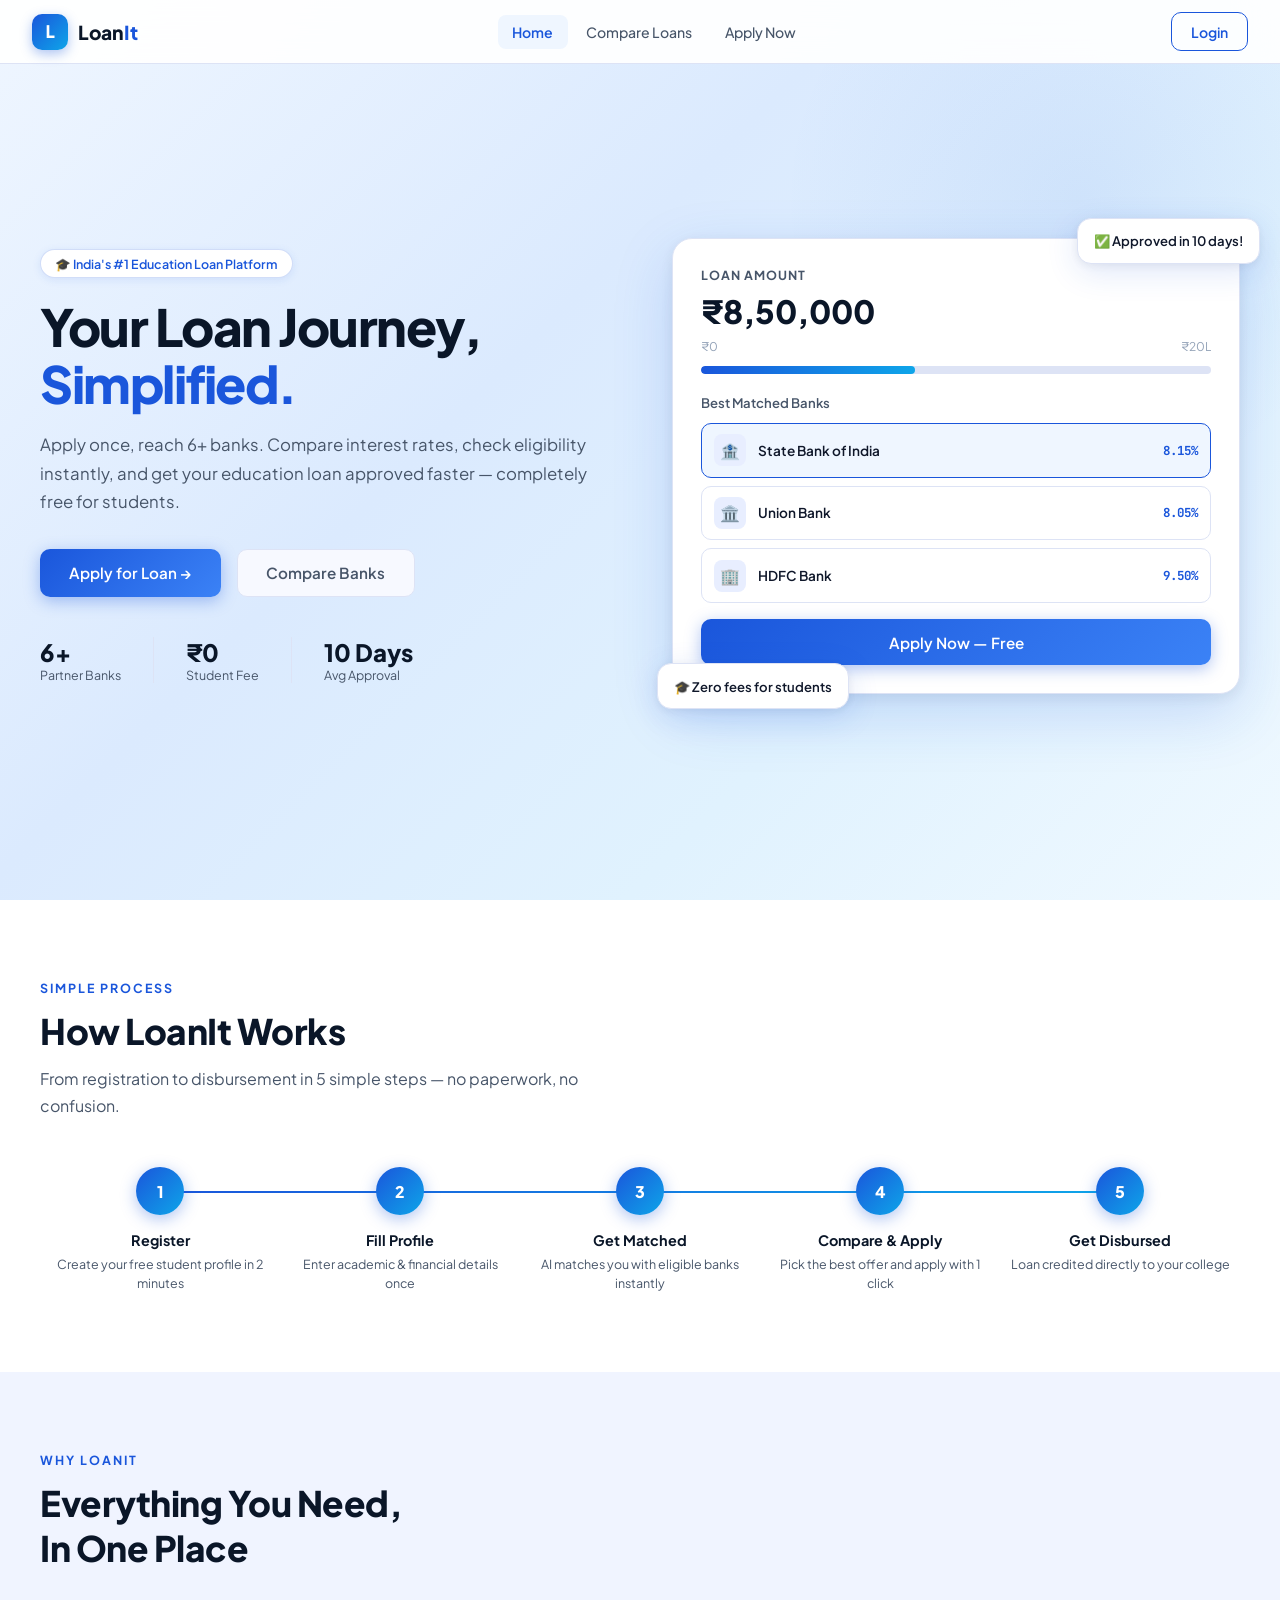
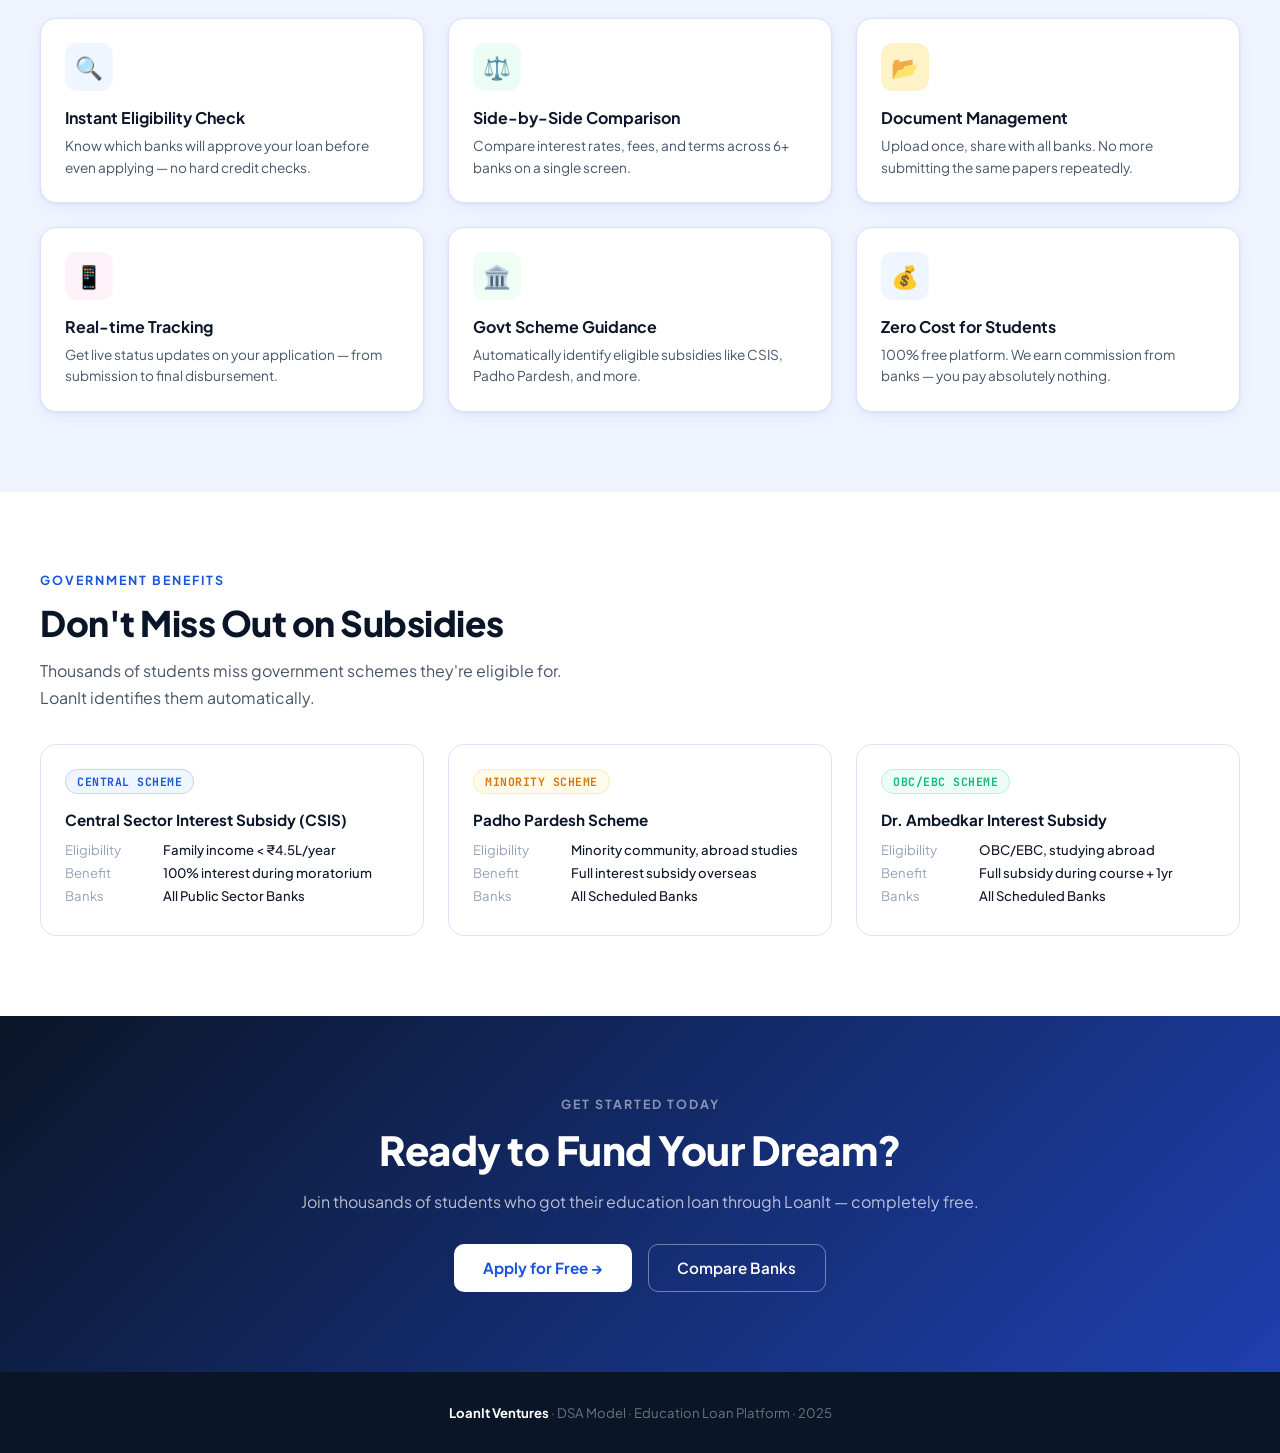
==== index.html @ ae76c112 "Initial commit - LoanIt full project" ====
<!DOCTYPE html>
<html lang="en">
<head>
  <meta charset="UTF-8"/>
  <meta name="viewport" content="width=device-width, initial-scale=1.0"/>
  <title>LoanIt – Streamlining Your Loan Journey</title>
  <link rel="stylesheet" href="style.css"/>
  <style>
    /* ── LANDING SPECIFIC ── */
    body { background: #f0f4ff; }

    .hero {
      min-height: 100vh;
      display: flex; align-items: center;
      padding: 5rem 2rem 3rem;
      position: relative; overflow: hidden;
    }
    .hero::before {
      content: '';
      position: absolute; inset: 0;
      background: linear-gradient(135deg, #eff6ff 0%, #dbeafe 40%, #e0f2fe 70%, #f0f9ff 100%);
      z-index: -1;
    }
    .hero::after {
      content: '';
      position: absolute;
      width: 600px; height: 600px;
      background: radial-gradient(circle, rgba(26,86,219,0.08) 0%, transparent 70%);
      top: -100px; right: -100px; z-index: -1;
    }
    .hero-inner { max-width: 1200px; margin: 0 auto; width: 100%; display: grid; grid-template-columns: 1fr 1fr; gap: 4rem; align-items: center; }
    .hero-badge {
      display: inline-flex; align-items: center; gap: 0.5rem;
      background: white; border: 1px solid rgba(26,86,219,0.2);
      border-radius: 99px; padding: 0.35rem 0.9rem;
      font-size: 0.78rem; font-weight: 600; color: var(--blue);
      margin-bottom: 1.25rem;
      box-shadow: 0 2px 8px rgba(26,86,219,0.1);
      animation: fadeUp 0.6s ease both;
    }
    .hero-title {
      font-size: 3.2rem; font-weight: 800; line-height: 1.1;
      color: var(--navy); letter-spacing: -1.5px;
      animation: fadeUp 0.6s ease 0.1s both;
    }
    .hero-title span { color: var(--blue); }
    .hero-sub {
      font-size: 1.05rem; color: var(--text2); line-height: 1.7;
      margin: 1.25rem 0 2rem;
      animation: fadeUp 0.6s ease 0.2s both;
    }
    .hero-actions { display: flex; gap: 1rem; flex-wrap: wrap; animation: fadeUp 0.6s ease 0.3s both; }
    .hero-stats { display: flex; gap: 2rem; margin-top: 2.5rem; animation: fadeUp 0.6s ease 0.4s both; }
    .hero-stat-num { font-size: 1.5rem; font-weight: 800; color: var(--navy); }
    .hero-stat-label { font-size: 0.78rem; color: var(--text2); }

    .hero-visual {
      position: relative;
      animation: fadeUp 0.8s ease 0.2s both;
    }
    .hero-card-main {
      background: white; border-radius: 20px;
      box-shadow: var(--shadow-xl);
      padding: 1.75rem; position: relative;
      border: 1px solid var(--border);
    }
    .loan-bar { display: flex; align-items: center; justify-content: space-between; margin-bottom: 0.75rem; }
    .loan-bar-fill { height: 8px; background: var(--border); border-radius: 99px; overflow: hidden; margin-bottom: 1.25rem; }
    .loan-bar-fill-inner { height: 100%; border-radius: 99px; background: linear-gradient(90deg, var(--blue), var(--cyan)); }
    .bank-row { display: flex; align-items: center; gap: 0.75rem; padding: 0.65rem 0.75rem; border-radius: 10px; margin-bottom: 0.5rem; border: 1px solid var(--border); cursor: pointer; transition: all 0.2s; }
    .bank-row:hover { border-color: var(--blue); background: var(--blue-pale); }
    .bank-row.selected { border-color: var(--blue); background: var(--blue-pale); }
    .bank-logo-sm { width: 32px; height: 32px; border-radius: 8px; display: flex; align-items: center; justify-content: center; font-size: 1rem; background: var(--bg2); }
    .bank-name-sm { font-size: 0.85rem; font-weight: 600; flex: 1; }
    .bank-rate-sm { font-size: 0.78rem; font-weight: 700; color: var(--blue); font-family: 'JetBrains Mono', monospace; }

    .floating-card {
      position: absolute; background: white;
      border-radius: 14px; box-shadow: var(--shadow-lg);
      padding: 0.85rem 1rem; border: 1px solid var(--border);
      font-size: 0.82rem; font-weight: 600;
    }
    .float-1 { top: -20px; right: -20px; }
    .float-2 { bottom: -15px; left: -15px; }

    @keyframes fadeUp { from { opacity: 0; transform: translateY(24px); } to { opacity: 1; transform: none; } }

    /* SECTION */
    .section { padding: 5rem 2rem; }
    .section-inner { max-width: 1200px; margin: 0 auto; }
    .section-label { font-size: 0.78rem; font-weight: 700; color: var(--blue); text-transform: uppercase; letter-spacing: 2px; margin-bottom: 0.75rem; }
    .section-title { font-size: 2.2rem; font-weight: 800; color: var(--navy); letter-spacing: -0.5px; margin-bottom: 0.75rem; }
    .section-sub { font-size: 1rem; color: var(--text2); max-width: 540px; line-height: 1.7; }

    /* HOW IT WORKS */
    .how-grid { display: grid; grid-template-columns: repeat(5, 1fr); gap: 0; margin-top: 3rem; position: relative; }
    .how-grid::before { content: ''; position: absolute; top: 24px; left: 10%; right: 10%; height: 2px; background: linear-gradient(90deg, var(--blue), var(--cyan)); z-index: 0; }
    .how-step { text-align: center; position: relative; z-index: 1; }
    .how-circle {
      width: 48px; height: 48px; border-radius: 50%;
      background: linear-gradient(135deg, var(--blue), var(--cyan));
      display: flex; align-items: center; justify-content: center;
      margin: 0 auto 1rem; color: white; font-weight: 800; font-size: 1rem;
      box-shadow: 0 4px 16px rgba(26,86,219,0.35);
    }
    .how-title { font-size: 0.9rem; font-weight: 700; color: var(--navy); margin-bottom: 0.35rem; }
    .how-desc { font-size: 0.78rem; color: var(--text2); line-height: 1.5; padding: 0 0.5rem; }

    /* FEATURES */
    .features-grid { display: grid; grid-template-columns: repeat(3, 1fr); gap: 1.5rem; margin-top: 3rem; }
    .feat-card { background: white; border: 1px solid var(--border); border-radius: var(--radius); padding: 1.5rem; box-shadow: var(--shadow); transition: transform 0.2s, box-shadow 0.2s; }
    .feat-card:hover { transform: translateY(-4px); box-shadow: var(--shadow-lg); }
    .feat-icon { width: 48px; height: 48px; border-radius: 12px; display: flex; align-items: center; justify-content: center; font-size: 1.4rem; margin-bottom: 1rem; }
    .feat-title { font-size: 1rem; font-weight: 700; margin-bottom: 0.4rem; }
    .feat-desc { font-size: 0.85rem; color: var(--text2); line-height: 1.6; }

    /* SCHEMES */
    .schemes-grid { display: grid; grid-template-columns: repeat(3,1fr); gap: 1.5rem; margin-top: 2rem; }
    .scheme-card { background: white; border: 1px solid var(--border); border-radius: var(--radius); padding: 1.5rem; }
    .scheme-name { font-size: 0.95rem; font-weight: 700; color: var(--navy); margin-bottom: 0.75rem; }
    .scheme-row { display: flex; gap: 0.5rem; margin-bottom: 0.4rem; font-size: 0.82rem; }
    .scheme-key { color: var(--text3); min-width: 90px; }
    .scheme-val { color: var(--text); font-weight: 500; }

    /* CTA */
    .cta-section { background: linear-gradient(135deg, var(--navy), var(--blue2)); padding: 5rem 2rem; text-align: center; }
    .cta-title { font-size: 2.5rem; font-weight: 800; color: white; margin-bottom: 1rem; letter-spacing: -0.5px; }
    .cta-sub { color: rgba(255,255,255,0.7); font-size: 1rem; margin-bottom: 2rem; }

    /* FOOTER */
    footer { background: var(--navy); padding: 2rem; text-align: center; }
    .footer-text { color: rgba(255,255,255,0.4); font-size: 0.82rem; }
    .footer-brand { color: white; font-weight: 700; }

    @media (max-width: 900px) {
      .hero-inner { grid-template-columns: 1fr; }
      .hero-visual { display: none; }
      .hero-title { font-size: 2.2rem; }
      .how-grid { grid-template-columns: 1fr 1fr; gap: 2rem; }
      .how-grid::before { display: none; }
      .features-grid, .schemes-grid { grid-template-columns: 1fr; }
    }
  </style>
</head>
<body>

<!-- NAVBAR -->
<nav class="navbar">
  <a href="index.html" class="nav-brand">
    <div class="nav-logo">L</div>
    <span class="nav-name">Loan<span>It</span></span>
  </a>
  <div class="nav-links">
    <a href="index.html" class="nav-link">Home</a>
    <a href="compare.html" class="nav-link">Compare Loans</a>
    <a href="register.html" class="nav-link">Apply Now</a>
  </div>
  <div class="nav-actions">
    <a href="login.html" class="btn btn-outline" id="navLogin">Login</a>
    <div class="hidden flex-center gap-1" id="navUser">
      <span style="font-size:0.88rem;font-weight:600;color:var(--text2)">Hi, <span id="navUserName"></span></span>
      <a href="dashboard.html" class="btn btn-primary btn-sm">Dashboard</a>
    </div>
  </div>
</nav>

<!-- HERO -->
<section class="hero">
  <div class="hero-inner">
    <div class="hero-content">
      <div class="hero-badge">🎓 India's #1 Education Loan Platform</div>
      <h1 class="hero-title">Your Loan Journey,<br><span>Simplified.</span></h1>
      <p class="hero-sub">Apply once, reach 6+ banks. Compare interest rates, check eligibility instantly, and get your education loan approved faster — completely free for students.</p>
      <div class="hero-actions">
        <a href="register.html" class="btn btn-primary btn-lg">Apply for Loan →</a>
        <a href="compare.html" class="btn btn-ghost btn-lg">Compare Banks</a>
      </div>
      <div class="hero-stats">
        <div><div class="hero-stat-num">6+</div><div class="hero-stat-label">Partner Banks</div></div>
        <div style="width:1px;background:var(--border)"></div>
        <div><div class="hero-stat-num">₹0</div><div class="hero-stat-label">Student Fee</div></div>
        <div style="width:1px;background:var(--border)"></div>
        <div><div class="hero-stat-num">10 Days</div><div class="hero-stat-label">Avg Approval</div></div>
      </div>
    </div>

    <div class="hero-visual">
      <div class="hero-card-main">
        <div style="font-size:0.78rem;font-weight:700;color:var(--text2);margin-bottom:0.5rem;text-transform:uppercase;letter-spacing:1px">Loan Amount</div>
        <div style="font-size:2rem;font-weight:800;color:var(--navy);margin-bottom:0.5rem">₹8,50,000</div>
        <div class="loan-bar">
          <span style="font-size:0.75rem;color:var(--text3)">₹0</span>
          <span style="font-size:0.75rem;color:var(--text3)">₹20L</span>
        </div>
        <div class="loan-bar-fill"><div class="loan-bar-fill-inner" style="width:42%"></div></div>
        <div style="font-size:0.82rem;font-weight:600;color:var(--text2);margin-bottom:0.75rem">Best Matched Banks</div>
        <div class="bank-row selected">
          <div class="bank-logo-sm">🏦</div>
          <div class="bank-name-sm">State Bank of India</div>
          <div class="bank-rate-sm">8.15%</div>
        </div>
        <div class="bank-row">
          <div class="bank-logo-sm">🏛️</div>
          <div class="bank-name-sm">Union Bank</div>
          <div class="bank-rate-sm">8.05%</div>
        </div>
        <div class="bank-row">
          <div class="bank-logo-sm">🏢</div>
          <div class="bank-name-sm">HDFC Bank</div>
          <div class="bank-rate-sm">9.50%</div>
        </div>
        <div style="margin-top:1rem">
          <a href="register.html" class="btn btn-primary btn-full btn-lg">Apply Now — Free</a>
        </div>
      </div>
      <div class="floating-card float-1">✅ Approved in 10 days!</div>
      <div class="floating-card float-2">🎓 Zero fees for students</div>
    </div>
  </div>
</section>

<!-- HOW IT WORKS -->
<section class="section" style="background:white;">
  <div class="section-inner">
    <div class="section-label">Simple Process</div>
    <h2 class="section-title">How LoanIt Works</h2>
    <p class="section-sub">From registration to disbursement in 5 simple steps — no paperwork, no confusion.</p>
    <div class="how-grid">
      <div class="how-step"><div class="how-circle">1</div><div class="how-title">Register</div><div class="how-desc">Create your free student profile in 2 minutes</div></div>
      <div class="how-step"><div class="how-circle">2</div><div class="how-title">Fill Profile</div><div class="how-desc">Enter academic & financial details once</div></div>
      <div class="how-step"><div class="how-circle">3</div><div class="how-title">Get Matched</div><div class="how-desc">AI matches you with eligible banks instantly</div></div>
      <div class="how-step"><div class="how-circle">4</div><div class="how-title">Compare & Apply</div><div class="how-desc">Pick the best offer and apply with 1 click</div></div>
      <div class="how-step"><div class="how-circle">5</div><div class="how-title">Get Disbursed</div><div class="how-desc">Loan credited directly to your college</div></div>
    </div>
  </div>
</section>

<!-- FEATURES -->
<section class="section">
  <div class="section-inner">
    <div class="section-label">Why LoanIt</div>
    <h2 class="section-title">Everything You Need,<br>In One Place</h2>
    <div class="features-grid">
      <div class="feat-card">
        <div class="feat-icon" style="background:#eff6ff">🔍</div>
        <div class="feat-title">Instant Eligibility Check</div>
        <div class="feat-desc">Know which banks will approve your loan before even applying — no hard credit checks.</div>
      </div>
      <div class="feat-card">
        <div class="feat-icon" style="background:#ecfdf5">⚖️</div>
        <div class="feat-title">Side-by-Side Comparison</div>
        <div class="feat-desc">Compare interest rates, fees, and terms across 6+ banks on a single screen.</div>
      </div>
      <div class="feat-card">
        <div class="feat-icon" style="background:#fef3c7">📂</div>
        <div class="feat-title">Document Management</div>
        <div class="feat-desc">Upload once, share with all banks. No more submitting the same papers repeatedly.</div>
      </div>
      <div class="feat-card">
        <div class="feat-icon" style="background:#fdf2f8">📱</div>
        <div class="feat-title">Real-time Tracking</div>
        <div class="feat-desc">Get live status updates on your application — from submission to final disbursement.</div>
      </div>
      <div class="feat-card">
        <div class="feat-icon" style="background:#f0fdf4">🏛️</div>
        <div class="feat-title">Govt Scheme Guidance</div>
        <div class="feat-desc">Automatically identify eligible subsidies like CSIS, Padho Pardesh, and more.</div>
      </div>
      <div class="feat-card">
        <div class="feat-icon" style="background:#eff6ff">💰</div>
        <div class="feat-title">Zero Cost for Students</div>
        <div class="feat-desc">100% free platform. We earn commission from banks — you pay absolutely nothing.</div>
      </div>
    </div>
  </div>
</section>

<!-- GOVT SCHEMES -->
<section class="section" style="background:white;">
  <div class="section-inner">
    <div class="section-label">Government Benefits</div>
    <h2 class="section-title">Don't Miss Out on Subsidies</h2>
    <p class="section-sub">Thousands of students miss government schemes they're eligible for. LoanIt identifies them automatically.</p>
    <div class="schemes-grid">
      <div class="scheme-card">
        <div class="badge badge-blue mb-2">Central Scheme</div>
        <div class="scheme-name">Central Sector Interest Subsidy (CSIS)</div>
        <div class="scheme-row"><span class="scheme-key">Eligibility</span><span class="scheme-val">Family income &lt; ₹4.5L/year</span></div>
        <div class="scheme-row"><span class="scheme-key">Benefit</span><span class="scheme-val">100% interest during moratorium</span></div>
        <div class="scheme-row"><span class="scheme-key">Banks</span><span class="scheme-val">All Public Sector Banks</span></div>
      </div>
      <div class="scheme-card">
        <div class="badge badge-orange mb-2">Minority Scheme</div>
        <div class="scheme-name">Padho Pardesh Scheme</div>
        <div class="scheme-row"><span class="scheme-key">Eligibility</span><span class="scheme-val">Minority community, abroad studies</span></div>
        <div class="scheme-row"><span class="scheme-key">Benefit</span><span class="scheme-val">Full interest subsidy overseas</span></div>
        <div class="scheme-row"><span class="scheme-key">Banks</span><span class="scheme-val">All Scheduled Banks</span></div>
      </div>
      <div class="scheme-card">
        <div class="badge badge-green mb-2">OBC/EBC Scheme</div>
        <div class="scheme-name">Dr. Ambedkar Interest Subsidy</div>
        <div class="scheme-row"><span class="scheme-key">Eligibility</span><span class="scheme-val">OBC/EBC, studying abroad</span></div>
        <div class="scheme-row"><span class="scheme-key">Benefit</span><span class="scheme-val">Full subsidy during course + 1yr</span></div>
        <div class="scheme-row"><span class="scheme-key">Banks</span><span class="scheme-val">All Scheduled Banks</span></div>
      </div>
    </div>
  </div>
</section>

<!-- CTA -->
<section class="cta-section">
  <div class="section-label" style="color:rgba(255,255,255,0.5)">Get Started Today</div>
  <h2 class="cta-title">Ready to Fund Your Dream?</h2>
  <p class="cta-sub">Join thousands of students who got their education loan through LoanIt — completely free.</p>
  <div style="display:flex;gap:1rem;justify-content:center;flex-wrap:wrap">
    <a href="register.html" class="btn btn-lg" style="background:white;color:var(--blue);font-weight:700">Apply for Free →</a>
    <a href="compare.html" class="btn btn-lg btn-outline" style="border-color:rgba(255,255,255,0.4);color:white">Compare Banks</a>
  </div>
</section>

<footer>
  <p class="footer-text"><span class="footer-brand">LoanIt Ventures</span> · DSA Model · Education Loan Platform · 2025</p>
</footer>

<script src="app.js"></script>
</body>
</html>
---- style.css ----
@import url('https://fonts.googleapis.com/css2?family=Plus+Jakarta+Sans:wght@300;400;500;600;700;800&family=JetBrains+Mono:wght@400;500&display=swap');

:root {
  --bg: #f0f4ff;
  --bg2: #e8eeff;
  --surface: #ffffff;
  --surface2: #f7f9ff;
  --border: #dde3f5;
  --border2: #c8d2f0;
  --navy: #0a1628;
  --blue: #1a56db;
  --blue2: #1e40af;
  --blue-light: #3b82f6;
  --blue-pale: #eff6ff;
  --cyan: #0ea5e9;
  --green: #10b981;
  --green-pale: #ecfdf5;
  --orange: #f59e0b;
  --orange-pale: #fffbeb;
  --red: #ef4444;
  --red-pale: #fef2f2;
  --text: #0f172a;
  --text2: #475569;
  --text3: #94a3b8;
  --radius: 16px;
  --radius-sm: 10px;
  --shadow: 0 1px 3px rgba(0,0,0,0.06), 0 4px 16px rgba(26,86,219,0.07);
  --shadow-lg: 0 8px 32px rgba(26,86,219,0.14), 0 2px 8px rgba(0,0,0,0.06);
  --shadow-xl: 0 20px 60px rgba(26,86,219,0.18), 0 4px 16px rgba(0,0,0,0.08);
}

* { margin: 0; padding: 0; box-sizing: border-box; }

body {
  font-family: 'Plus Jakarta Sans', sans-serif;
  background: var(--bg);
  color: var(--text);
  min-height: 100vh;
  overflow-x: hidden;
}

/* ── NAVBAR ── */
.navbar {
  position: fixed; top: 0; left: 0; right: 0;
  background: rgba(255,255,255,0.92);
  backdrop-filter: blur(20px);
  border-bottom: 1px solid var(--border);
  z-index: 1000;
  padding: 0 2rem;
  height: 64px;
  display: flex; align-items: center; justify-content: space-between;
}
.nav-brand {
  display: flex; align-items: center; gap: 0.6rem;
  text-decoration: none;
}
.nav-logo {
  width: 36px; height: 36px;
  background: linear-gradient(135deg, var(--blue), var(--cyan));
  border-radius: 10px;
  display: flex; align-items: center; justify-content: center;
  font-size: 1.1rem; font-weight: 800; color: white;
  font-family: 'JetBrains Mono', monospace;
  box-shadow: 0 4px 12px rgba(26,86,219,0.35);
}
.nav-name { font-size: 1.2rem; font-weight: 800; color: var(--navy); }
.nav-name span { color: var(--blue); }
.nav-links { display: flex; align-items: center; gap: 0.25rem; }
.nav-link {
  padding: 0.5rem 0.9rem; border-radius: 8px;
  text-decoration: none; color: var(--text2);
  font-size: 0.88rem; font-weight: 500;
  transition: all 0.2s;
}
.nav-link:hover { background: var(--blue-pale); color: var(--blue); }
.nav-link.active { background: var(--blue-pale); color: var(--blue); font-weight: 600; }
.nav-actions { display: flex; gap: 0.6rem; align-items: center; }

/* ── BUTTONS ── */
.btn {
  display: inline-flex; align-items: center; gap: 0.4rem;
  padding: 0.6rem 1.2rem; border-radius: var(--radius-sm);
  font-family: 'Plus Jakarta Sans', sans-serif;
  font-size: 0.88rem; font-weight: 600;
  cursor: pointer; transition: all 0.2s ease;
  text-decoration: none; border: none;
}
.btn-primary {
  background: linear-gradient(135deg, var(--blue), var(--blue-light));
  color: white;
  box-shadow: 0 4px 16px rgba(26,86,219,0.35);
}
.btn-primary:hover { transform: translateY(-2px); box-shadow: 0 8px 24px rgba(26,86,219,0.45); }
.btn-outline {
  background: transparent; color: var(--blue);
  border: 1.5px solid var(--blue);
}
.btn-outline:hover { background: var(--blue-pale); }
.btn-ghost { background: var(--surface2); color: var(--text2); border: 1px solid var(--border); }
.btn-ghost:hover { background: var(--border); color: var(--text); }
.btn-green { background: linear-gradient(135deg, var(--green), #059669); color: white; box-shadow: 0 4px 16px rgba(16,185,129,0.3); }
.btn-green:hover { transform: translateY(-2px); box-shadow: 0 8px 24px rgba(16,185,129,0.4); }
.btn-lg { padding: 0.85rem 1.8rem; font-size: 0.95rem; border-radius: var(--radius-sm); }
.btn-sm { padding: 0.4rem 0.85rem; font-size: 0.8rem; }
.btn-full { width: 100%; justify-content: center; }

/* ── CARDS ── */
.card {
  background: var(--surface);
  border: 1px solid var(--border);
  border-radius: var(--radius);
  padding: 1.5rem;
  box-shadow: var(--shadow);
}
.card-title { font-size: 1rem; font-weight: 700; color: var(--text); margin-bottom: 1rem; }

/* ── BADGES ── */
.badge {
  display: inline-flex; align-items: center; gap: 0.3rem;
  padding: 0.25rem 0.7rem; border-radius: 99px;
  font-size: 0.72rem; font-weight: 700;
  font-family: 'JetBrains Mono', monospace;
  text-transform: uppercase; letter-spacing: 0.5px;
}
.badge-blue   { background: var(--blue-pale);   color: var(--blue);  border: 1px solid rgba(26,86,219,0.2); }
.badge-green  { background: var(--green-pale);  color: var(--green); border: 1px solid rgba(16,185,129,0.2); }
.badge-orange { background: var(--orange-pale); color: #d97706;      border: 1px solid rgba(245,158,11,0.2); }
.badge-red    { background: var(--red-pale);    color: var(--red);   border: 1px solid rgba(239,68,68,0.2); }
.badge-gray   { background: #f1f5f9;            color: #64748b;      border: 1px solid #e2e8f0; }

/* ── FORMS ── */
.form-group { display: flex; flex-direction: column; gap: 0.4rem; margin-bottom: 1rem; }
.form-label { font-size: 0.82rem; font-weight: 600; color: var(--text2); }
.form-input, .form-select, .form-textarea {
  background: var(--surface2);
  border: 1.5px solid var(--border);
  border-radius: var(--radius-sm);
  padding: 0.7rem 1rem;
  color: var(--text);
  font-family: 'Plus Jakarta Sans', sans-serif;
  font-size: 0.9rem;
  outline: none;
  transition: all 0.2s;
  width: 100%;
}
.form-input:focus, .form-select:focus, .form-textarea:focus {
  border-color: var(--blue);
  background: white;
  box-shadow: 0 0 0 3px rgba(26,86,219,0.1);
}
.form-input::placeholder { color: var(--text3); }
.form-row { display: grid; grid-template-columns: 1fr 1fr; gap: 1rem; }
.form-row-3 { display: grid; grid-template-columns: 1fr 1fr 1fr; gap: 1rem; }

/* ── PROGRESS STEPS ── */
.steps { display: flex; align-items: center; gap: 0; margin-bottom: 2rem; }
.step { display: flex; align-items: center; flex: 1; }
.step-circle {
  width: 36px; height: 36px; border-radius: 50%;
  display: flex; align-items: center; justify-content: center;
  font-size: 0.82rem; font-weight: 700;
  flex-shrink: 0; z-index: 1;
  border: 2px solid var(--border);
  background: white; color: var(--text3);
  transition: all 0.3s;
}
.step.active .step-circle { background: var(--blue); border-color: var(--blue); color: white; box-shadow: 0 4px 12px rgba(26,86,219,0.4); }
.step.done .step-circle { background: var(--green); border-color: var(--green); color: white; }
.step-label { font-size: 0.72rem; font-weight: 600; color: var(--text3); margin-top: 0.4rem; text-align: center; }
.step.active .step-label { color: var(--blue); }
.step.done .step-label { color: var(--green); }
.step-line { flex: 1; height: 2px; background: var(--border); margin: 0 -1px; position: relative; top: -8px; }
.step.done .step-line { background: var(--green); }

/* ── TABLE ── */
.table-wrapper { overflow-x: auto; }
table { width: 100%; border-collapse: collapse; }
th {
  text-align: left; padding: 0.75rem 1rem;
  font-size: 0.72rem; font-weight: 700;
  color: var(--text3); text-transform: uppercase;
  letter-spacing: 1px; border-bottom: 1px solid var(--border);
  background: var(--surface2);
}
td { padding: 0.9rem 1rem; font-size: 0.88rem; border-bottom: 1px solid var(--border2); }
tbody tr:hover { background: var(--blue-pale); }
tbody tr:last-child td { border-bottom: none; }

/* ── STAT CARD ── */
.stat-card {
  background: white; border: 1px solid var(--border);
  border-radius: var(--radius); padding: 1.4rem;
  box-shadow: var(--shadow);
  position: relative; overflow: hidden;
  transition: transform 0.2s, box-shadow 0.2s;
}
.stat-card:hover { transform: translateY(-3px); box-shadow: var(--shadow-lg); }
.stat-card::before {
  content: ''; position: absolute; top: 0; left: 0; right: 0; height: 3px;
}
.stat-card.blue::before   { background: linear-gradient(90deg, var(--blue), var(--cyan)); }
.stat-card.green::before  { background: linear-gradient(90deg, var(--green), #34d399); }
.stat-card.orange::before { background: linear-gradient(90deg, var(--orange), #fbbf24); }
.stat-card.red::before    { background: linear-gradient(90deg, var(--red), #f87171); }
.stat-num  { font-size: 2rem; font-weight: 800; color: var(--navy); letter-spacing: -1px; }
.stat-label { font-size: 0.78rem; color: var(--text2); margin-top: 0.25rem; }
.stat-icon { position: absolute; right: 1.2rem; top: 1.2rem; font-size: 1.8rem; opacity: 0.15; }

/* ── SIDEBAR LAYOUT ── */
.app-layout { display: flex; min-height: 100vh; padding-top: 64px; }
.sidebar {
  width: 240px; flex-shrink: 0;
  background: white; border-right: 1px solid var(--border);
  position: fixed; top: 64px; left: 0; bottom: 0;
  overflow-y: auto; padding: 1.5rem 1rem;
  display: flex; flex-direction: column; gap: 0.25rem;
}
.sidebar-section { font-size: 0.68rem; font-weight: 700; color: var(--text3); text-transform: uppercase; letter-spacing: 1.5px; padding: 0.5rem 0.75rem; margin-top: 0.5rem; }
.sidebar-link {
  display: flex; align-items: center; gap: 0.75rem;
  padding: 0.65rem 0.75rem; border-radius: var(--radius-sm);
  text-decoration: none; color: var(--text2);
  font-size: 0.88rem; font-weight: 500;
  transition: all 0.2s;
}
.sidebar-link:hover { background: var(--blue-pale); color: var(--blue); }
.sidebar-link.active { background: var(--blue-pale); color: var(--blue); font-weight: 600; }
.sidebar-link .icon { font-size: 1.1rem; width: 20px; text-align: center; }
.main-content { margin-left: 240px; flex: 1; padding: 2rem; }

/* ── PAGE HEADER ── */
.page-header { margin-bottom: 1.75rem; }
.page-title { font-size: 1.75rem; font-weight: 800; color: var(--navy); letter-spacing: -0.5px; }
.page-sub { color: var(--text2); font-size: 0.88rem; margin-top: 0.3rem; }

/* ── MODAL ── */
.modal-overlay {
  display: none; position: fixed; inset: 0;
  background: rgba(10,22,40,0.55); backdrop-filter: blur(8px);
  z-index: 2000; align-items: center; justify-content: center;
}
.modal-overlay.open { display: flex; }
.modal {
  background: white; border-radius: 20px;
  width: 90%; max-width: 520px;
  box-shadow: var(--shadow-xl);
  animation: modalIn 0.3s cubic-bezier(0.22,1,0.36,1);
  overflow: hidden;
}
@keyframes modalIn { from { transform: translateY(30px) scale(0.97); opacity: 0; } to { transform: none; opacity: 1; } }
.modal-header { padding: 1.5rem 1.75rem; border-bottom: 1px solid var(--border); display: flex; justify-content: space-between; align-items: center; }
.modal-title { font-size: 1.1rem; font-weight: 800; }
.modal-close { background: var(--surface2); border: 1px solid var(--border); width: 30px; height: 30px; border-radius: 8px; cursor: pointer; font-size: 0.9rem; display: flex; align-items: center; justify-content: center; transition: all 0.2s; }
.modal-close:hover { background: var(--red-pale); color: var(--red); border-color: var(--red); }
.modal-body { padding: 1.75rem; }

/* ── ALERT ── */
.alert { padding: 0.85rem 1rem; border-radius: var(--radius-sm); font-size: 0.88rem; margin-bottom: 1rem; display: flex; gap: 0.5rem; align-items: flex-start; }
.alert-info  { background: var(--blue-pale);   color: var(--blue2);  border: 1px solid rgba(26,86,219,0.2); }
.alert-success { background: var(--green-pale); color: #065f46; border: 1px solid rgba(16,185,129,0.2); }
.alert-warn  { background: var(--orange-pale); color: #92400e;       border: 1px solid rgba(245,158,11,0.2); }
.alert-error { background: var(--red-pale);    color: #991b1b;       border: 1px solid rgba(239,68,68,0.2); }

/* ── SCROLLBAR ── */
::-webkit-scrollbar { width: 5px; height: 5px; }
::-webkit-scrollbar-track { background: transparent; }
::-webkit-scrollbar-thumb { background: var(--border2); border-radius: 99px; }

/* ── UTILS ── */
.grid-2 { display: grid; grid-template-columns: 1fr 1fr; gap: 1.25rem; }
.grid-3 { display: grid; grid-template-columns: 1fr 1fr 1fr; gap: 1.25rem; }
.grid-4 { display: grid; grid-template-columns: repeat(4, 1fr); gap: 1.25rem; }
.flex { display: flex; }
.flex-center { display: flex; align-items: center; }
.flex-between { display: flex; align-items: center; justify-content: space-between; }
.gap-1 { gap: 0.5rem; } .gap-2 { gap: 1rem; } .gap-3 { gap: 1.5rem; }
.mt-1 { margin-top: 0.5rem; } .mt-2 { margin-top: 1rem; } .mt-3 { margin-top: 1.5rem; }
.mb-2 { margin-bottom: 1rem; } .mb-3 { margin-bottom: 1.5rem; }
.text-center { text-align: center; }
.text-muted { color: var(--text2); }
.text-sm { font-size: 0.82rem; }
.font-mono { font-family: 'JetBrains Mono', monospace; }
.hidden { display: none !important; }
.divider { height: 1px; background: var(--border); margin: 1.25rem 0; }

/* ── RESPONSIVE ── */
@media (max-width: 1024px) { .grid-4 { grid-template-columns: repeat(2,1fr); } }
@media (max-width: 768px) {
  .sidebar { display: none; }
  .main-content { margin-left: 0; padding: 1.25rem; }
  .grid-2, .grid-3, .grid-4 { grid-template-columns: 1fr; }
  .form-row, .form-row-3 { grid-template-columns: 1fr; }
  .navbar { padding: 0 1rem; }
}
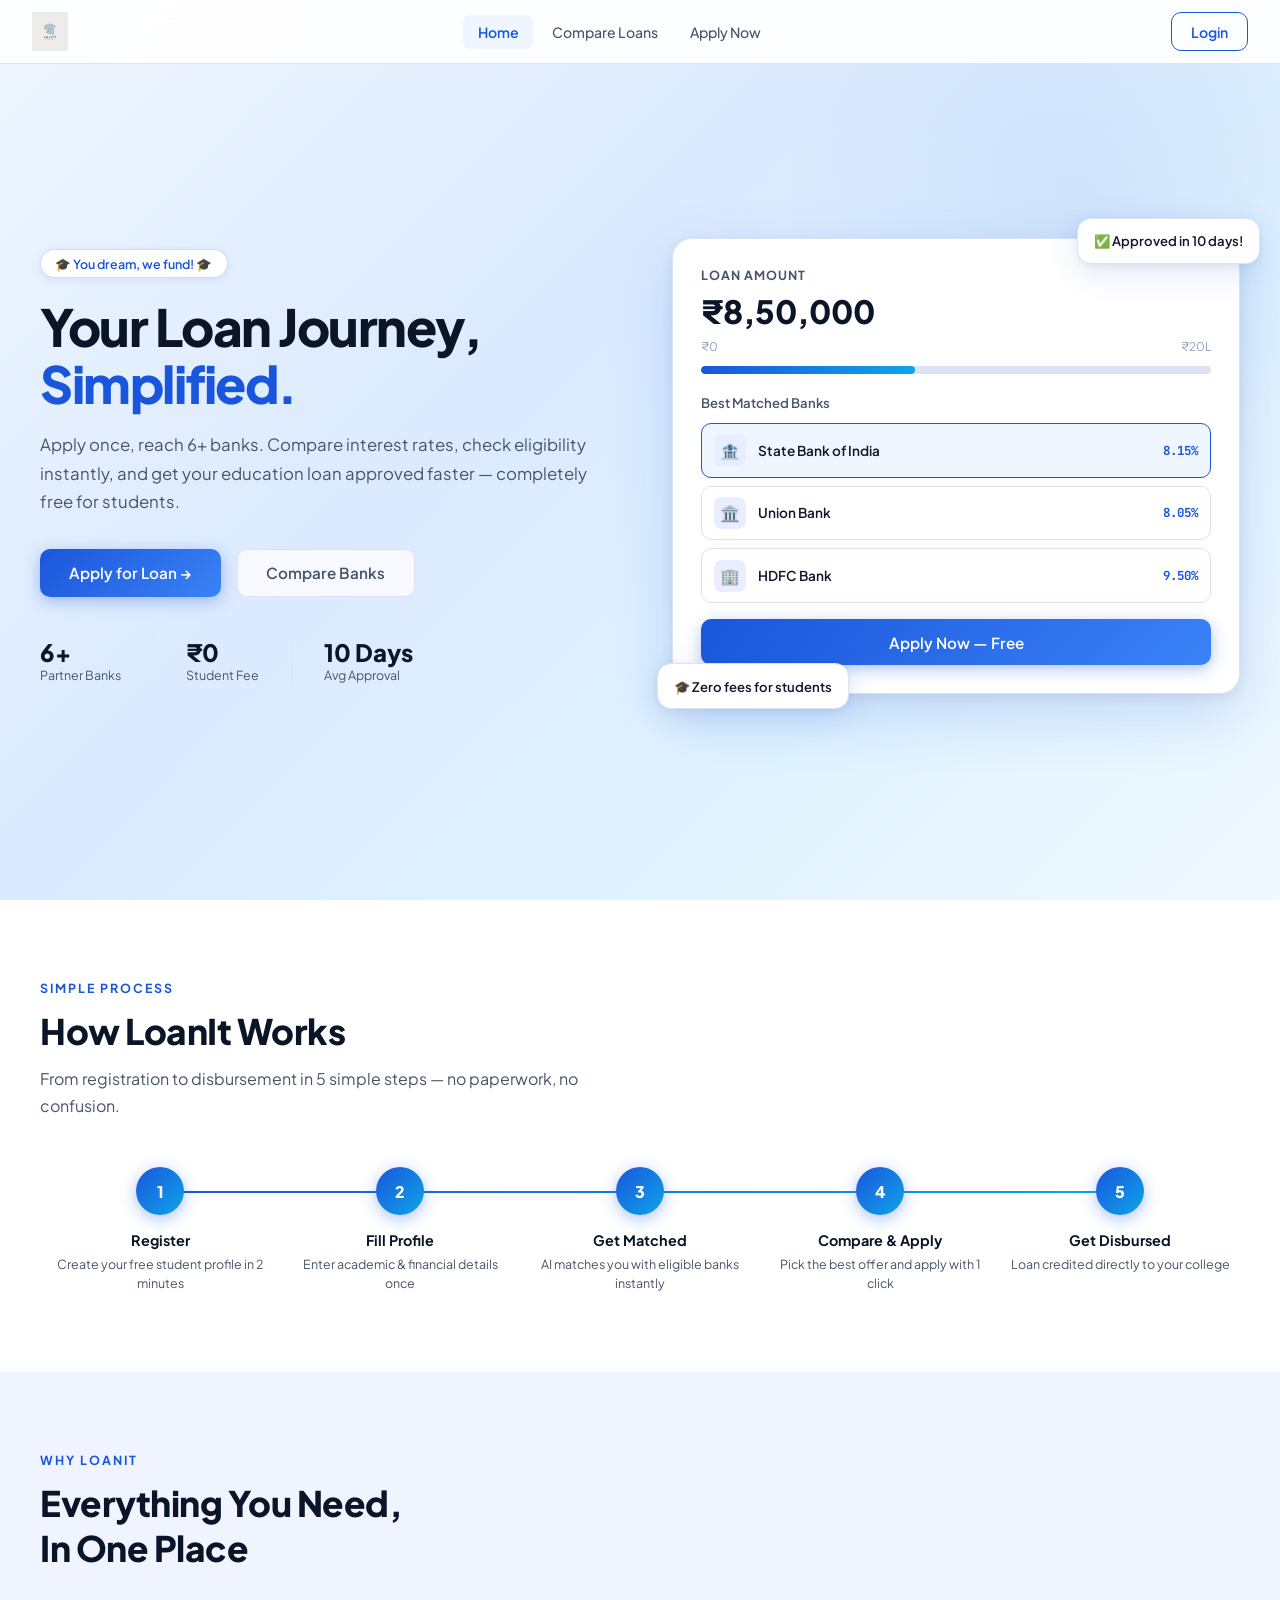
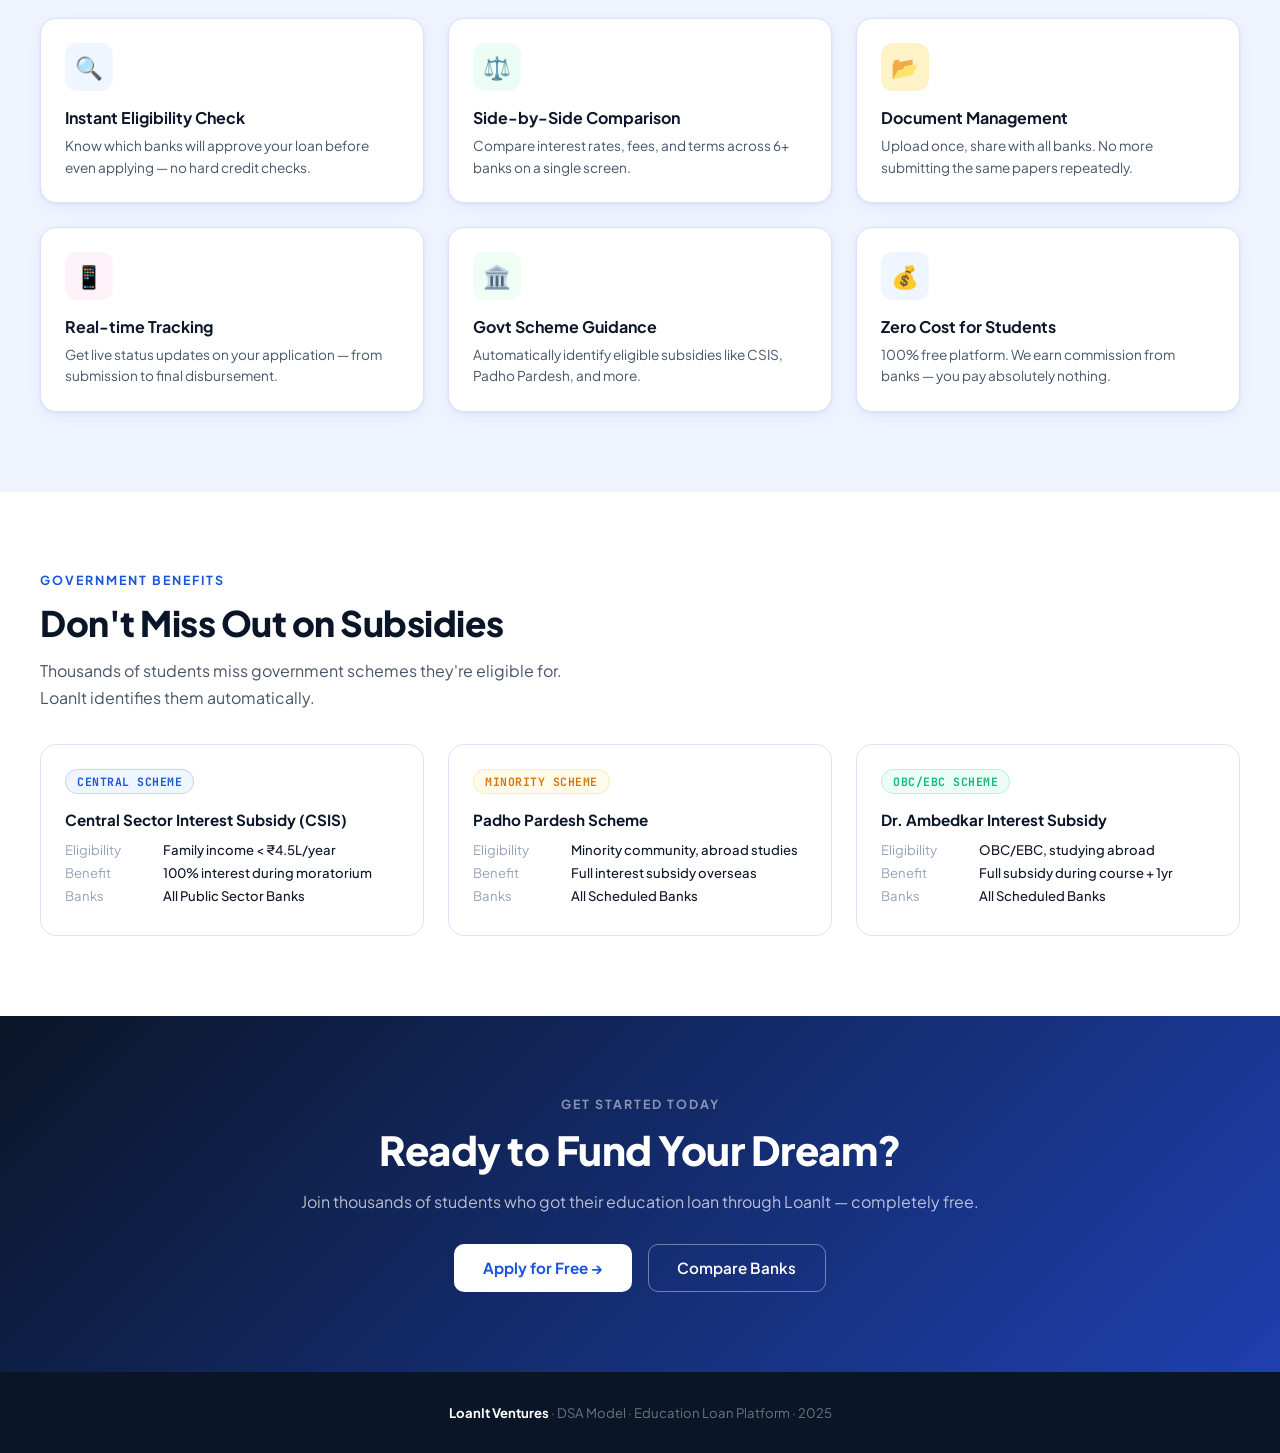
==== commit 694c1d1d: "Add loanit logo to all pages" ====
--- a/index.html
+++ b/index.html
@@ -3,8 +3,9 @@
 <head>
   <meta charset="UTF-8"/>
   <meta name="viewport" content="width=device-width, initial-scale=1.0"/>
-  <title>LoanIt – Streamlining Your Loan Journey</title>
+  <title>LoanIt – You dream, we fund!</title>
   <link rel="stylesheet" href="style.css"/>
+  <link rel="icon" type="image/jpg" href="logo.jpg"/>
   <style>
     /* ── LANDING SPECIFIC ── */
     body { background: #f0f4ff; }
@@ -146,10 +147,7 @@
 
 <!-- NAVBAR -->
 <nav class="navbar">
-  <a href="index.html" class="nav-brand">
-    <div class="nav-logo">L</div>
-    <span class="nav-name">Loan<span>It</span></span>
-  </a>
+  <a href="index.html" class="nav-brand" style="display:flex;align-items:center;gap:0.6rem"><img src="logo.jpg" style="height:40px;width:auto;object-fit:contain"/></a>
   <div class="nav-links">
     <a href="index.html" class="nav-link">Home</a>
     <a href="compare.html" class="nav-link">Compare Loans</a>
@@ -168,7 +166,7 @@
 <section class="hero">
   <div class="hero-inner">
     <div class="hero-content">
-      <div class="hero-badge">🎓 India's #1 Education Loan Platform</div>
+      <div class="hero-badge">🎓 You dream, we fund! 🎓</div>
       <h1 class="hero-title">Your Loan Journey,<br><span>Simplified.</span></h1>
       <p class="hero-sub">Apply once, reach 6+ banks. Compare interest rates, check eligibility instantly, and get your education loan approved faster — completely free for students.</p>
       <div class="hero-actions">
@@ -324,4 +322,4 @@
 
 <script src="app.js"></script>
 </body>
-</html>
+</html>
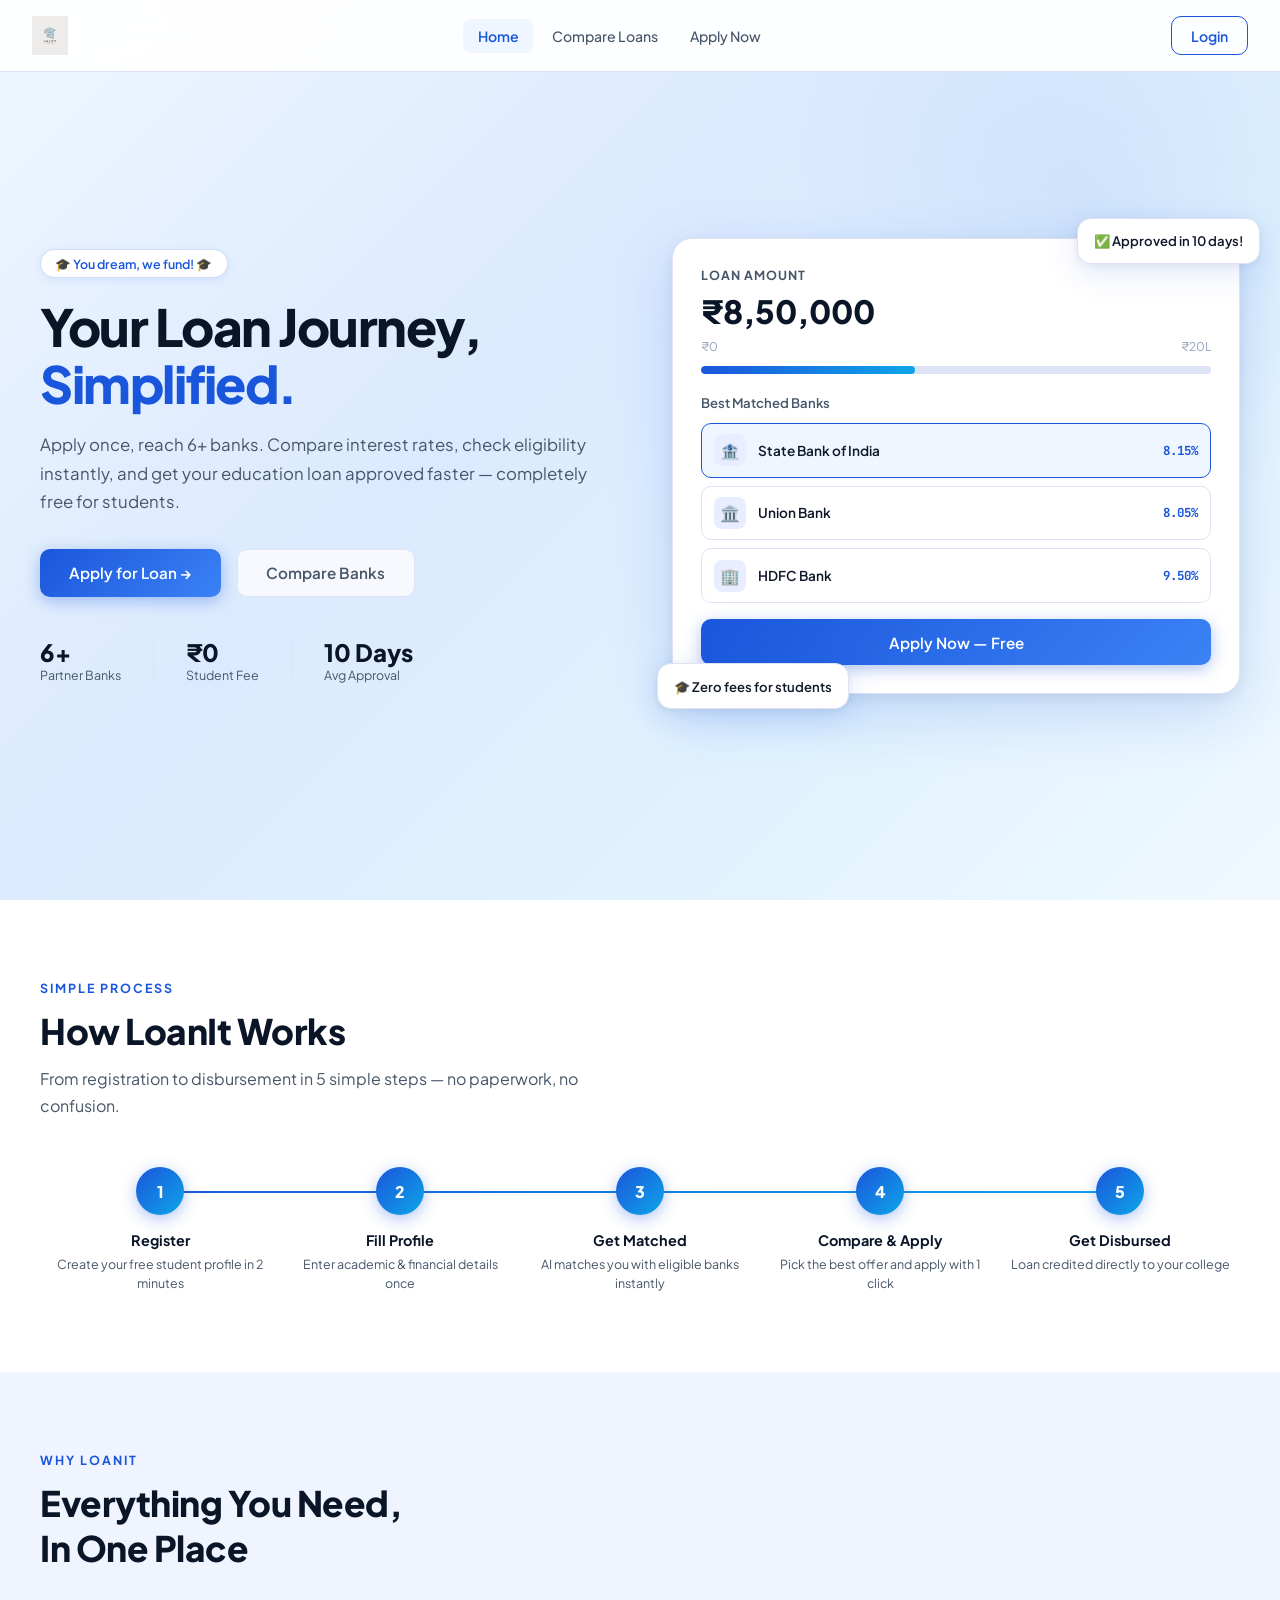
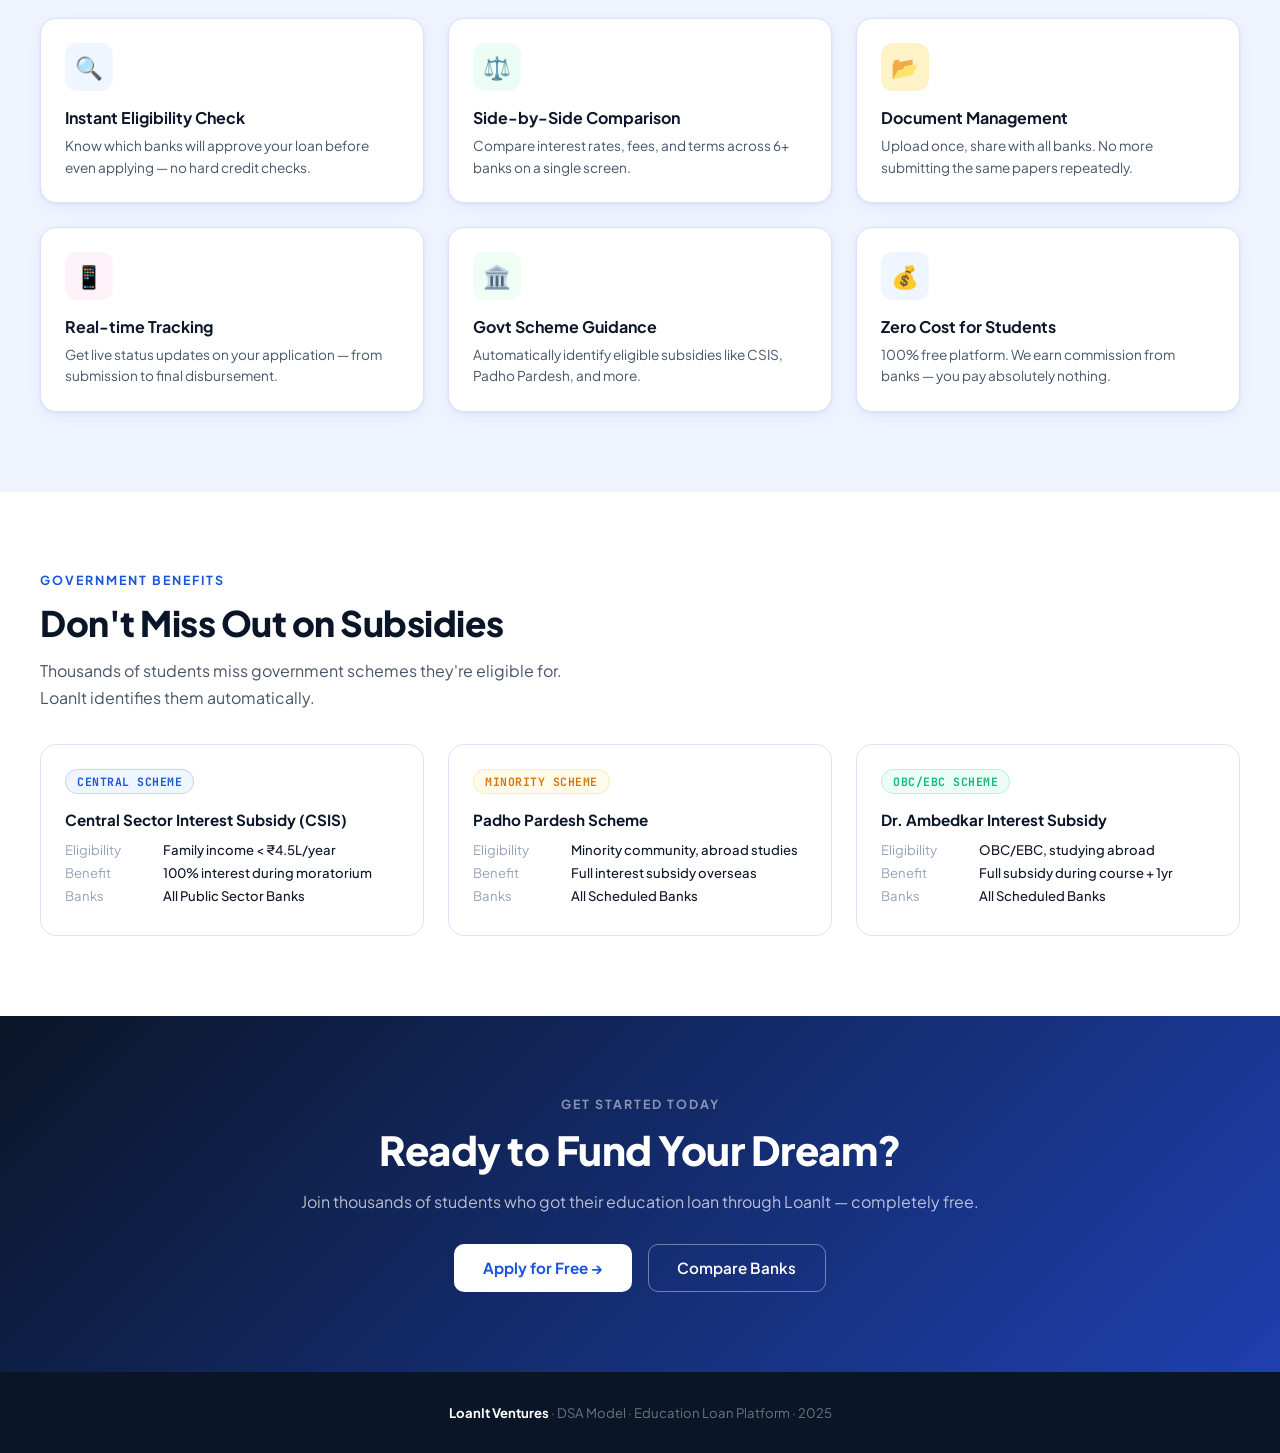
==== commit 826219c4: "Adding the readme file for the project" ====
--- a/index.html
+++ b/index.html
@@ -7,7 +7,7 @@
   <link rel="stylesheet" href="style.css"/>
   <link rel="icon" type="image/jpg" href="logo.jpg"/>
   <style>
-    /* ── LANDING SPECIFIC ── */
+  
     body { background: #f0f4ff; }
 
     .hero {
--- a/style.css
+++ b/style.css
@@ -27,6 +27,8 @@
   --shadow: 0 1px 3px rgba(0,0,0,0.06), 0 4px 16px rgba(26,86,219,0.07);
   --shadow-lg: 0 8px 32px rgba(26,86,219,0.14), 0 2px 8px rgba(0,0,0,0.06);
   --shadow-xl: 0 20px 60px rgba(26,86,219,0.18), 0 4px 16px rgba(0,0,0,0.08);
+  --primary: #1a56db;
+  --text-muted: #475569;
 }
 
 * { margin: 0; padding: 0; box-sizing: border-box; }
@@ -45,36 +47,38 @@
   background: rgba(255,255,255,0.92);
   backdrop-filter: blur(20px);
   border-bottom: 1px solid var(--border);
-  z-index: 1000;
-  padding: 0 2rem;
-  height: 64px;
+  z-index: 1000; padding: 0 2rem; height: 72px;
   display: flex; align-items: center; justify-content: space-between;
 }
-.nav-brand {
-  display: flex; align-items: center; gap: 0.6rem;
-  text-decoration: none;
-}
-.nav-logo {
-  width: 36px; height: 36px;
-  background: linear-gradient(135deg, var(--blue), var(--cyan));
-  border-radius: 10px;
-  display: flex; align-items: center; justify-content: center;
-  font-size: 1.1rem; font-weight: 800; color: white;
-  font-family: 'JetBrains Mono', monospace;
-  box-shadow: 0 4px 12px rgba(26,86,219,0.35);
-}
+.nav-brand { display: flex; align-items: center; gap: 0.6rem; text-decoration: none; }
+.nav-logo { display: none; }
+.nav-brand img { height: 52px; width: auto; object-fit: contain; }
 .nav-name { font-size: 1.2rem; font-weight: 800; color: var(--navy); }
 .nav-name span { color: var(--blue); }
 .nav-links { display: flex; align-items: center; gap: 0.25rem; }
 .nav-link {
   padding: 0.5rem 0.9rem; border-radius: 8px;
   text-decoration: none; color: var(--text2);
-  font-size: 0.88rem; font-weight: 500;
-  transition: all 0.2s;
+  font-size: 0.88rem; font-weight: 500; transition: all 0.2s;
 }
 .nav-link:hover { background: var(--blue-pale); color: var(--blue); }
 .nav-link.active { background: var(--blue-pale); color: var(--blue); font-weight: 600; }
 .nav-actions { display: flex; gap: 0.6rem; align-items: center; }
+
+/* ── SIDEBAR NAV ITEMS (Firebase pages) ── */
+.nav-item {
+  display: flex; align-items: center; gap: 0.75rem;
+  padding: 0.65rem 0.75rem; border-radius: var(--radius-sm);
+  text-decoration: none; color: var(--text2);
+  font-size: 0.88rem; font-weight: 500; transition: all 0.2s;
+  cursor: pointer; border: none; background: none; width: 100%;
+  font-family: 'Plus Jakarta Sans', sans-serif;
+}
+.nav-item:hover { background: var(--blue-pale); color: var(--blue); }
+.nav-item.active { background: var(--blue-pale); color: var(--blue); font-weight: 600; }
+.nav-icon { font-size: 1.1rem; width: 20px; text-align: center; }
+.nav-logo-img { height: 44px; width: auto; object-fit: contain; }
+.nav-bottom { margin-top: auto; padding-top: 1rem; border-top: 1px solid var(--border); }
 
 /* ── BUTTONS ── */
 .btn {
@@ -85,16 +89,9 @@
   cursor: pointer; transition: all 0.2s ease;
   text-decoration: none; border: none;
 }
-.btn-primary {
-  background: linear-gradient(135deg, var(--blue), var(--blue-light));
-  color: white;
-  box-shadow: 0 4px 16px rgba(26,86,219,0.35);
-}
+.btn-primary { background: linear-gradient(135deg, var(--blue), var(--blue-light)); color: white; box-shadow: 0 4px 16px rgba(26,86,219,0.35); }
 .btn-primary:hover { transform: translateY(-2px); box-shadow: 0 8px 24px rgba(26,86,219,0.45); }
-.btn-outline {
-  background: transparent; color: var(--blue);
-  border: 1.5px solid var(--blue);
-}
+.btn-outline { background: transparent; color: var(--blue); border: 1.5px solid var(--blue); }
 .btn-outline:hover { background: var(--blue-pale); }
 .btn-ghost { background: var(--surface2); color: var(--text2); border: 1px solid var(--border); }
 .btn-ghost:hover { background: var(--border); color: var(--text); }
@@ -106,13 +103,12 @@
 
 /* ── CARDS ── */
 .card {
-  background: var(--surface);
-  border: 1px solid var(--border);
-  border-radius: var(--radius);
-  padding: 1.5rem;
-  box-shadow: var(--shadow);
+  background: var(--surface); border: 1px solid var(--border);
+  border-radius: var(--radius); padding: 1.5rem;
+  box-shadow: var(--shadow); margin-bottom: 1.5rem;
 }
 .card-title { font-size: 1rem; font-weight: 700; color: var(--text); margin-bottom: 1rem; }
+.card-header { display: flex; align-items: center; justify-content: space-between; margin-bottom: 1rem; }
 
 /* ── BADGES ── */
 .badge {
@@ -130,98 +126,113 @@
 
 /* ── FORMS ── */
 .form-group { display: flex; flex-direction: column; gap: 0.4rem; margin-bottom: 1rem; }
+.form-group label { font-size: 0.82rem; font-weight: 600; color: var(--text2); }
 .form-label { font-size: 0.82rem; font-weight: 600; color: var(--text2); }
-.form-input, .form-select, .form-textarea {
-  background: var(--surface2);
-  border: 1.5px solid var(--border);
-  border-radius: var(--radius-sm);
-  padding: 0.7rem 1rem;
-  color: var(--text);
-  font-family: 'Plus Jakarta Sans', sans-serif;
-  font-size: 0.9rem;
-  outline: none;
-  transition: all 0.2s;
-  width: 100%;
-}
-.form-input:focus, .form-select:focus, .form-textarea:focus {
-  border-color: var(--blue);
-  background: white;
+.form-input, .form-select, .form-textarea,
+.form-group input, .form-group select, .form-group textarea {
+  background: var(--surface2); border: 1.5px solid var(--border);
+  border-radius: var(--radius-sm); padding: 0.7rem 1rem;
+  color: var(--text); font-family: 'Plus Jakarta Sans', sans-serif;
+  font-size: 0.9rem; outline: none; transition: all 0.2s; width: 100%;
+}
+.form-input:focus, .form-select:focus, .form-textarea:focus,
+.form-group input:focus, .form-group select:focus, .form-group textarea:focus {
+  border-color: var(--blue); background: white;
   box-shadow: 0 0 0 3px rgba(26,86,219,0.1);
 }
-.form-input::placeholder { color: var(--text3); }
-.form-row { display: grid; grid-template-columns: 1fr 1fr; gap: 1rem; }
+.form-input::placeholder, .form-group input::placeholder { color: var(--text3); }
+.form-row   { display: grid; grid-template-columns: 1fr 1fr; gap: 1rem; }
 .form-row-3 { display: grid; grid-template-columns: 1fr 1fr 1fr; gap: 1rem; }
+.form-grid  { display: grid; grid-template-columns: 1fr 1fr; gap: 1rem; }
+.form-grid .full-width { grid-column: span 2; }
 
 /* ── PROGRESS STEPS ── */
-.steps { display: flex; align-items: center; gap: 0; margin-bottom: 2rem; }
+.steps { display: flex; align-items: center; margin-bottom: 2rem; }
 .step { display: flex; align-items: center; flex: 1; }
 .step-circle {
   width: 36px; height: 36px; border-radius: 50%;
   display: flex; align-items: center; justify-content: center;
-  font-size: 0.82rem; font-weight: 700;
-  flex-shrink: 0; z-index: 1;
-  border: 2px solid var(--border);
-  background: white; color: var(--text3);
-  transition: all 0.3s;
+  font-size: 0.82rem; font-weight: 700; flex-shrink: 0; z-index: 1;
+  border: 2px solid var(--border); background: white; color: var(--text3); transition: all 0.3s;
 }
 .step.active .step-circle { background: var(--blue); border-color: var(--blue); color: white; box-shadow: 0 4px 12px rgba(26,86,219,0.4); }
-.step.done .step-circle { background: var(--green); border-color: var(--green); color: white; }
+.step.done .step-circle   { background: var(--green); border-color: var(--green); color: white; }
 .step-label { font-size: 0.72rem; font-weight: 600; color: var(--text3); margin-top: 0.4rem; text-align: center; }
 .step.active .step-label { color: var(--blue); }
-.step.done .step-label { color: var(--green); }
+.step.done .step-label   { color: var(--green); }
 .step-line { flex: 1; height: 2px; background: var(--border); margin: 0 -1px; position: relative; top: -8px; }
 .step.done .step-line { background: var(--green); }
+
+/* steps-bar (register page alias) */
+.steps-bar { display: flex; align-items: center; margin-bottom: 2rem; }
+.steps-bar .step { display: flex; flex-direction: column; align-items: center; flex: 1; }
+.steps-bar .step span {
+  width: 36px; height: 36px; border-radius: 50%;
+  display: flex; align-items: center; justify-content: center;
+  font-size: 0.85rem; font-weight: 700;
+  border: 2px solid var(--border); background: white; color: var(--text3); transition: all 0.3s;
+}
+.steps-bar .step label { font-size: 0.72rem; font-weight: 600; color: var(--text3); margin-top: 0.4rem; cursor: default; }
+.steps-bar .step.active span  { background: var(--blue); border-color: var(--blue); color: white; box-shadow: 0 4px 12px rgba(26,86,219,0.4); }
+.steps-bar .step.active label { color: var(--blue); }
+.steps-bar .step-line { flex: 1; height: 2px; background: var(--border); position: relative; top: -10px; }
 
 /* ── TABLE ── */
 .table-wrapper { overflow-x: auto; }
 table { width: 100%; border-collapse: collapse; }
 th {
   text-align: left; padding: 0.75rem 1rem;
-  font-size: 0.72rem; font-weight: 700;
-  color: var(--text3); text-transform: uppercase;
-  letter-spacing: 1px; border-bottom: 1px solid var(--border);
-  background: var(--surface2);
+  font-size: 0.72rem; font-weight: 700; color: var(--text3);
+  text-transform: uppercase; letter-spacing: 1px;
+  border-bottom: 1px solid var(--border); background: var(--surface2);
 }
 td { padding: 0.9rem 1rem; font-size: 0.88rem; border-bottom: 1px solid var(--border2); }
 tbody tr:hover { background: var(--blue-pale); }
 tbody tr:last-child td { border-bottom: none; }
 
-/* ── STAT CARD ── */
+/* ── STAT CARDS ── */
+.stats-grid { display: grid; grid-template-columns: repeat(4,1fr); gap: 1.25rem; margin-bottom: 1.5rem; }
 .stat-card {
   background: white; border: 1px solid var(--border);
   border-radius: var(--radius); padding: 1.4rem;
-  box-shadow: var(--shadow);
-  position: relative; overflow: hidden;
+  box-shadow: var(--shadow); position: relative; overflow: hidden;
   transition: transform 0.2s, box-shadow 0.2s;
+  display: flex; align-items: center; gap: 1rem;
 }
 .stat-card:hover { transform: translateY(-3px); box-shadow: var(--shadow-lg); }
-.stat-card::before {
-  content: ''; position: absolute; top: 0; left: 0; right: 0; height: 3px;
-}
+.stat-card::before { content: ''; position: absolute; top: 0; left: 0; right: 0; height: 3px; }
 .stat-card.blue::before   { background: linear-gradient(90deg, var(--blue), var(--cyan)); }
 .stat-card.green::before  { background: linear-gradient(90deg, var(--green), #34d399); }
+.stat-card.yellow::before { background: linear-gradient(90deg, var(--orange), #fbbf24); }
 .stat-card.orange::before { background: linear-gradient(90deg, var(--orange), #fbbf24); }
+.stat-card.purple::before { background: linear-gradient(90deg, #8b5cf6, #a78bfa); }
 .stat-card.red::before    { background: linear-gradient(90deg, var(--red), #f87171); }
-.stat-num  { font-size: 2rem; font-weight: 800; color: var(--navy); letter-spacing: -1px; }
-.stat-label { font-size: 0.78rem; color: var(--text2); margin-top: 0.25rem; }
-.stat-icon { position: absolute; right: 1.2rem; top: 1.2rem; font-size: 1.8rem; opacity: 0.15; }
+.stat-icon { font-size: 2rem; opacity: 0.5; flex-shrink: 0; }
+.stat-info { display: flex; flex-direction: column; }
+.stat-info .stat-value, .stat-num { font-size: 1.9rem; font-weight: 800; color: var(--navy); letter-spacing: -1px; line-height: 1; }
+.stat-info .stat-label, .stat-label { font-size: 0.78rem; color: var(--text2); margin-top: 0.25rem; }
+
+/* ── BANK GRID ── */
+.bank-grid { display: grid; grid-template-columns: repeat(auto-fill, minmax(200px,1fr)); gap: 1rem; }
+.bank-card { cursor: pointer; border: 2px solid var(--border); border-radius: 14px; padding: 1.25rem; transition: all 0.2s; background: white; }
+.bank-card:hover { border-color: var(--blue); background: var(--blue-pale); }
 
 /* ── SIDEBAR LAYOUT ── */
-.app-layout { display: flex; min-height: 100vh; padding-top: 64px; }
+.app-layout { display: flex; min-height: 100vh; }
 .sidebar {
   width: 240px; flex-shrink: 0;
   background: white; border-right: 1px solid var(--border);
-  position: fixed; top: 64px; left: 0; bottom: 0;
+  position: fixed; top: 0; left: 0; bottom: 0;
   overflow-y: auto; padding: 1.5rem 1rem;
-  display: flex; flex-direction: column; gap: 0.25rem;
+  display: flex; flex-direction: column;
+  box-shadow: 2px 0 8px rgba(26,86,219,0.05); z-index: 100;
 }
 .sidebar-section { font-size: 0.68rem; font-weight: 700; color: var(--text3); text-transform: uppercase; letter-spacing: 1.5px; padding: 0.5rem 0.75rem; margin-top: 0.5rem; }
 .sidebar-link {
   display: flex; align-items: center; gap: 0.75rem;
   padding: 0.65rem 0.75rem; border-radius: var(--radius-sm);
   text-decoration: none; color: var(--text2);
-  font-size: 0.88rem; font-weight: 500;
-  transition: all 0.2s;
+  font-size: 0.88rem; font-weight: 500; transition: all 0.2s;
 }
 .sidebar-link:hover { background: var(--blue-pale); color: var(--blue); }
 .sidebar-link.active { background: var(--blue-pale); color: var(--blue); font-weight: 600; }
@@ -229,9 +240,9 @@
 .main-content { margin-left: 240px; flex: 1; padding: 2rem; }
 
 /* ── PAGE HEADER ── */
-.page-header { margin-bottom: 1.75rem; }
+.page-header { display: flex; align-items: center; justify-content: space-between; margin-bottom: 1.75rem; }
 .page-title { font-size: 1.75rem; font-weight: 800; color: var(--navy); letter-spacing: -0.5px; }
-.page-sub { color: var(--text2); font-size: 0.88rem; margin-top: 0.3rem; }
+.page-sub, .page-subtitle { color: var(--text2); font-size: 0.88rem; margin-top: 0.3rem; }
 
 /* ── MODAL ── */
 .modal-overlay {
@@ -240,13 +251,7 @@
   z-index: 2000; align-items: center; justify-content: center;
 }
 .modal-overlay.open { display: flex; }
-.modal {
-  background: white; border-radius: 20px;
-  width: 90%; max-width: 520px;
-  box-shadow: var(--shadow-xl);
-  animation: modalIn 0.3s cubic-bezier(0.22,1,0.36,1);
-  overflow: hidden;
-}
+.modal { background: white; border-radius: 20px; width: 90%; max-width: 520px; box-shadow: var(--shadow-xl); animation: modalIn 0.3s cubic-bezier(0.22,1,0.36,1); overflow: hidden; }
 @keyframes modalIn { from { transform: translateY(30px) scale(0.97); opacity: 0; } to { transform: none; opacity: 1; } }
 .modal-header { padding: 1.5rem 1.75rem; border-bottom: 1px solid var(--border); display: flex; justify-content: space-between; align-items: center; }
 .modal-title { font-size: 1.1rem; font-weight: 800; }
@@ -256,10 +261,10 @@
 
 /* ── ALERT ── */
 .alert { padding: 0.85rem 1rem; border-radius: var(--radius-sm); font-size: 0.88rem; margin-bottom: 1rem; display: flex; gap: 0.5rem; align-items: flex-start; }
-.alert-info  { background: var(--blue-pale);   color: var(--blue2);  border: 1px solid rgba(26,86,219,0.2); }
-.alert-success { background: var(--green-pale); color: #065f46; border: 1px solid rgba(16,185,129,0.2); }
-.alert-warn  { background: var(--orange-pale); color: #92400e;       border: 1px solid rgba(245,158,11,0.2); }
-.alert-error { background: var(--red-pale);    color: #991b1b;       border: 1px solid rgba(239,68,68,0.2); }
+.alert-info    { background: var(--blue-pale);   color: var(--blue2);  border: 1px solid rgba(26,86,219,0.2); }
+.alert-success { background: var(--green-pale);  color: #065f46;       border: 1px solid rgba(16,185,129,0.2); }
+.alert-warn    { background: var(--orange-pale); color: #92400e;       border: 1px solid rgba(245,158,11,0.2); }
+.alert-error   { background: var(--red-pale);    color: #991b1b;       border: 1px solid rgba(239,68,68,0.2); }
 
 /* ── SCROLLBAR ── */
 ::-webkit-scrollbar { width: 5px; height: 5px; }
@@ -269,7 +274,7 @@
 /* ── UTILS ── */
 .grid-2 { display: grid; grid-template-columns: 1fr 1fr; gap: 1.25rem; }
 .grid-3 { display: grid; grid-template-columns: 1fr 1fr 1fr; gap: 1.25rem; }
-.grid-4 { display: grid; grid-template-columns: repeat(4, 1fr); gap: 1.25rem; }
+.grid-4 { display: grid; grid-template-columns: repeat(4,1fr); gap: 1.25rem; }
 .flex { display: flex; }
 .flex-center { display: flex; align-items: center; }
 .flex-between { display: flex; align-items: center; justify-content: space-between; }
@@ -284,11 +289,14 @@
 .divider { height: 1px; background: var(--border); margin: 1.25rem 0; }
 
 /* ── RESPONSIVE ── */
-@media (max-width: 1024px) { .grid-4 { grid-template-columns: repeat(2,1fr); } }
+@media (max-width: 1024px) {
+  .grid-4, .stats-grid { grid-template-columns: repeat(2,1fr); }
+}
 @media (max-width: 768px) {
   .sidebar { display: none; }
   .main-content { margin-left: 0; padding: 1.25rem; }
-  .grid-2, .grid-3, .grid-4 { grid-template-columns: 1fr; }
-  .form-row, .form-row-3 { grid-template-columns: 1fr; }
+  .grid-2, .grid-3, .grid-4, .stats-grid { grid-template-columns: 1fr; }
+  .form-row, .form-row-3, .form-grid { grid-template-columns: 1fr; }
+  .form-grid .full-width { grid-column: span 1; }
   .navbar { padding: 0 1rem; }
-}
+}
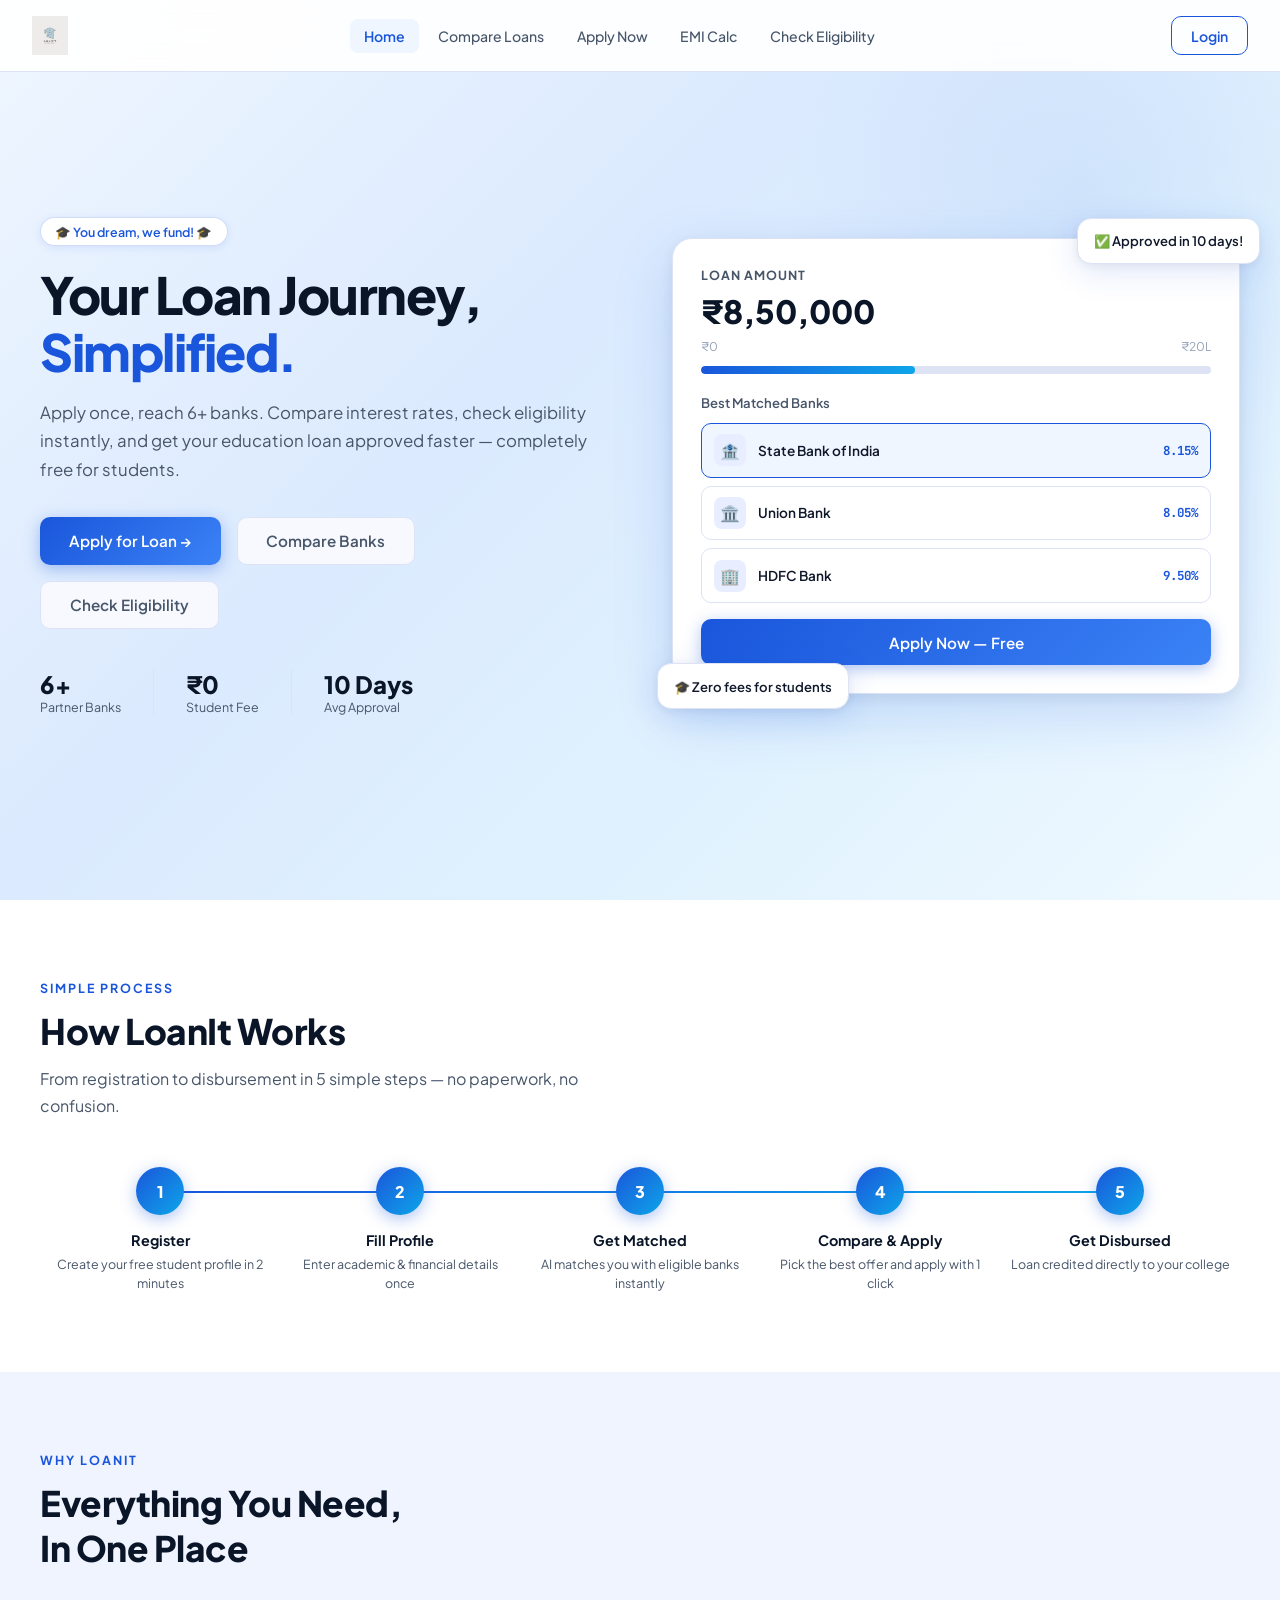
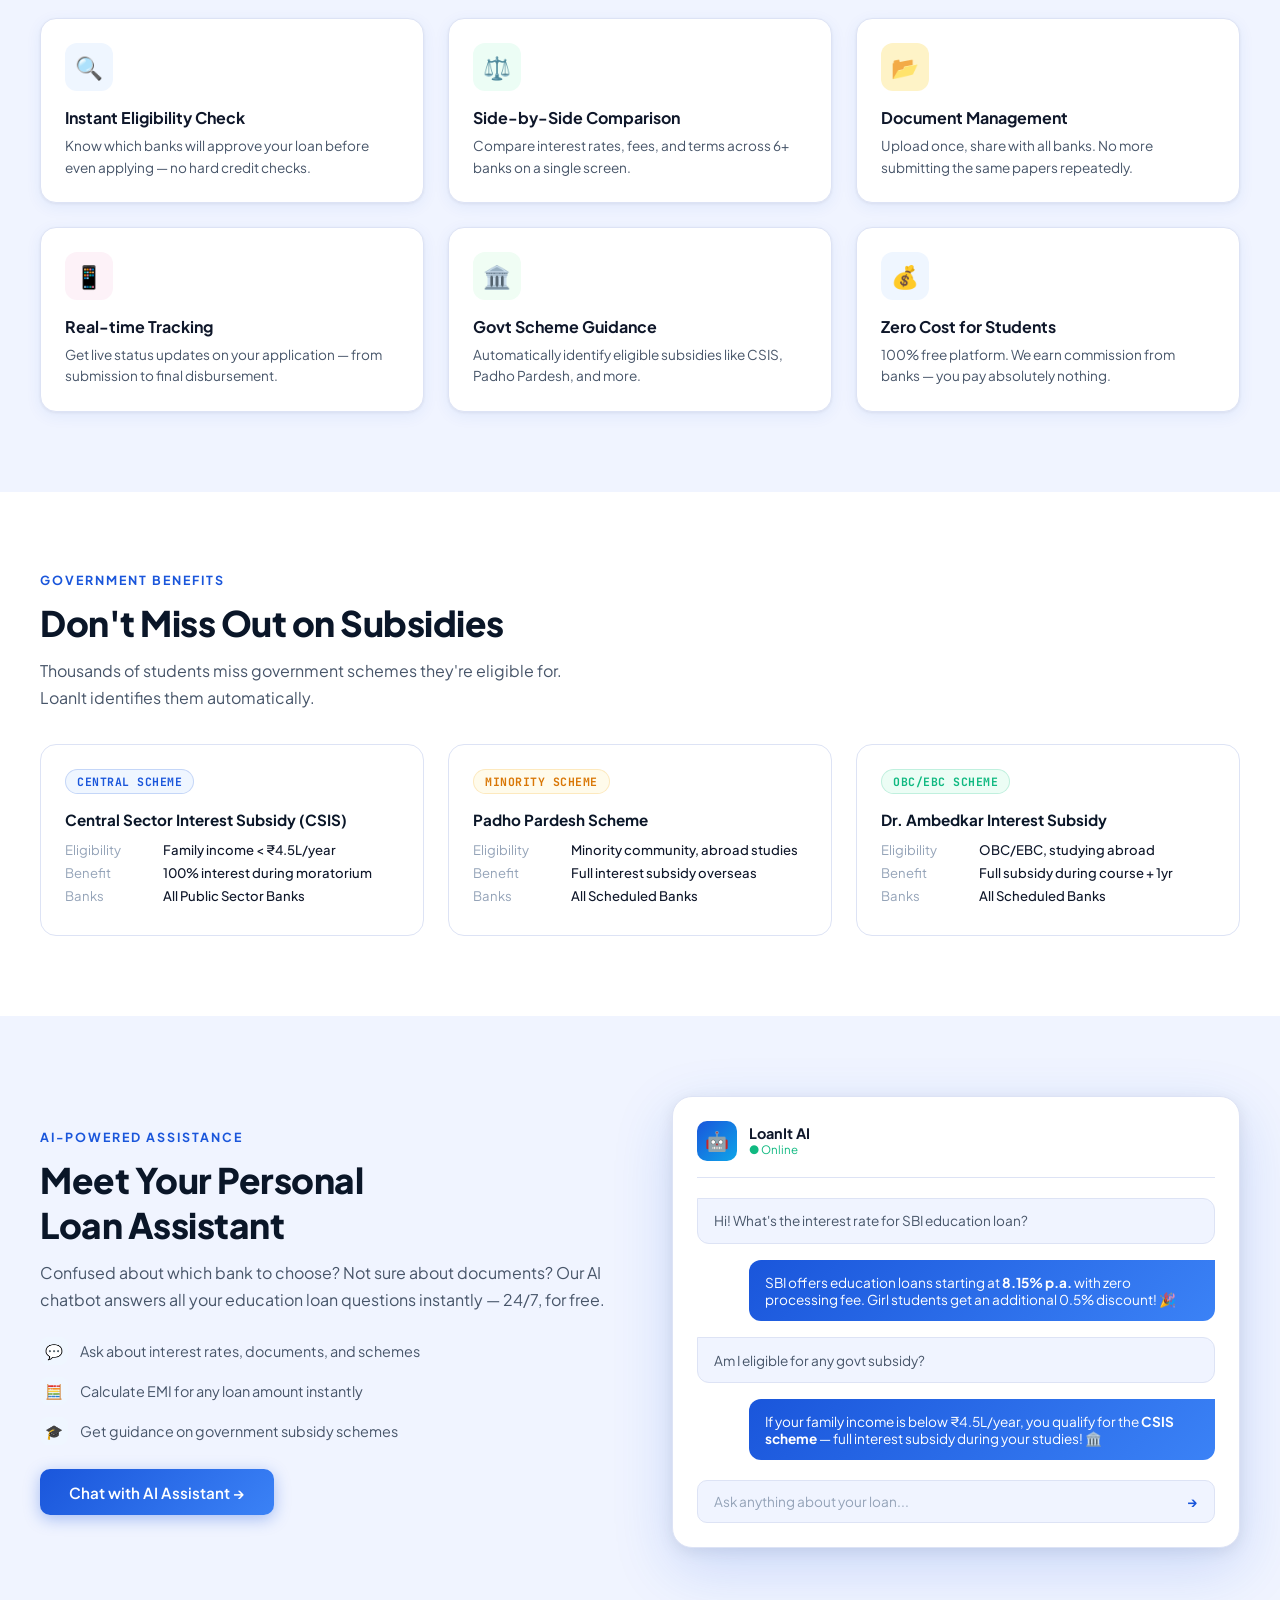
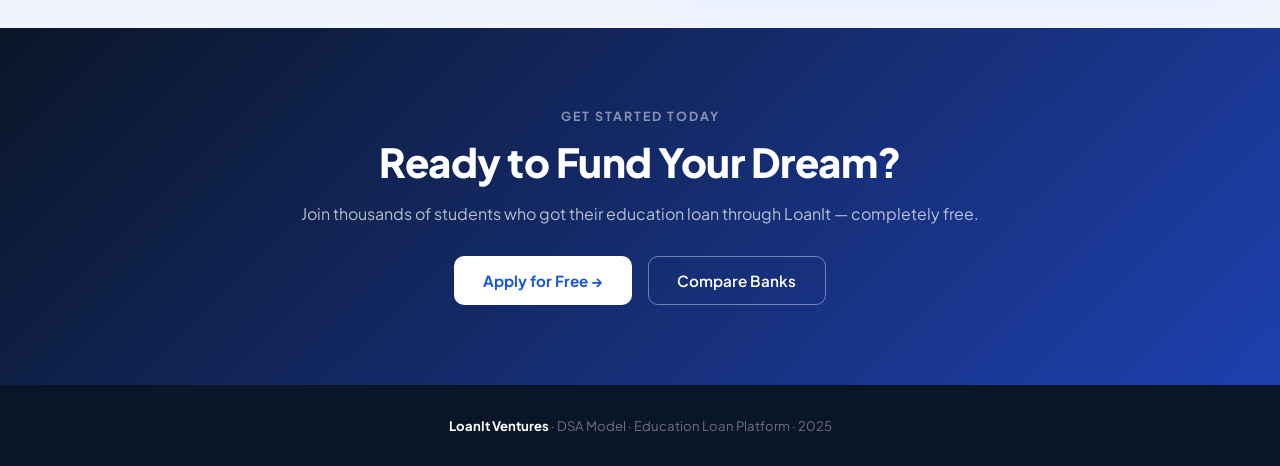
==== commit af45b08c: "Add AI chatbot, EMI calculator, eligibility checker" ====
--- a/index.html
+++ b/index.html
@@ -152,6 +152,8 @@
     <a href="index.html" class="nav-link">Home</a>
     <a href="compare.html" class="nav-link">Compare Loans</a>
     <a href="register.html" class="nav-link">Apply Now</a>
+    <a href="emi.html" class="nav-link">EMI Calc</a>
+    <a href="eligibility.html" class="nav-link">Check Eligibility</a>
   </div>
   <div class="nav-actions">
     <a href="login.html" class="btn btn-outline" id="navLogin">Login</a>
@@ -172,6 +174,7 @@
       <div class="hero-actions">
         <a href="register.html" class="btn btn-primary btn-lg">Apply for Loan →</a>
         <a href="compare.html" class="btn btn-ghost btn-lg">Compare Banks</a>
+        <a href="eligibility.html" class="btn btn-ghost btn-lg">Check Eligibility</a>
       </div>
       <div class="hero-stats">
         <div><div class="hero-stat-num">6+</div><div class="hero-stat-label">Partner Banks</div></div>
@@ -305,6 +308,36 @@
   </div>
 </section>
 
+<!-- AI CHATBOT SECTION -->
+<section class="section">
+  <div class="section-inner" style="display:grid;grid-template-columns:1fr 1fr;gap:4rem;align-items:center">
+    <div>
+      <div class="section-label">AI-Powered Assistance</div>
+      <h2 class="section-title">Meet Your Personal<br>Loan Assistant</h2>
+      <p class="section-sub" style="max-width:100%">Confused about which bank to choose? Not sure about documents? Our AI chatbot answers all your education loan questions instantly — 24/7, for free.</p>
+      <ul style="margin:1.5rem 0;list-style:none;display:flex;flex-direction:column;gap:0.75rem">
+        <li style="display:flex;align-items:center;gap:0.75rem;font-size:0.9rem;color:var(--text2)"><span style="width:28px;height:28px;border-radius:8px;background:var(--blue-pale);display:flex;align-items:center;justify-content:center;font-size:0.9rem;flex-shrink:0">💬</span>Ask about interest rates, documents, and schemes</li>
+        <li style="display:flex;align-items:center;gap:0.75rem;font-size:0.9rem;color:var(--text2)"><span style="width:28px;height:28px;border-radius:8px;background:var(--blue-pale);display:flex;align-items:center;justify-content:center;font-size:0.9rem;flex-shrink:0">🧮</span>Calculate EMI for any loan amount instantly</li>
+        <li style="display:flex;align-items:center;gap:0.75rem;font-size:0.9rem;color:var(--text2)"><span style="width:28px;height:28px;border-radius:8px;background:var(--blue-pale);display:flex;align-items:center;justify-content:center;font-size:0.9rem;flex-shrink:0">🎓</span>Get guidance on government subsidy schemes</li>
+      </ul>
+      <a href="chatbot.html" class="btn btn-primary btn-lg">Chat with AI Assistant →</a>
+    </div>
+    <div style="background:white;border:1px solid var(--border);border-radius:20px;padding:1.5rem;box-shadow:var(--shadow-xl)">
+      <div style="display:flex;align-items:center;gap:0.75rem;margin-bottom:1.25rem;padding-bottom:1rem;border-bottom:1px solid var(--border)">
+        <div style="width:40px;height:40px;border-radius:10px;background:linear-gradient(135deg,var(--blue),var(--cyan));display:flex;align-items:center;justify-content:center;font-size:1.2rem">🤖</div>
+        <div><div style="font-weight:700;font-size:0.9rem">LoanIt AI</div><div style="font-size:0.72rem;color:var(--green)">● Online</div></div>
+      </div>
+      <div style="display:flex;flex-direction:column;gap:1rem">
+        <div style="background:var(--bg);border-radius:0 12px 12px 12px;padding:0.85rem 1rem;font-size:0.85rem;color:var(--text2);border:1px solid var(--border)">Hi! What's the interest rate for SBI education loan?</div>
+        <div style="background:linear-gradient(135deg,var(--blue),var(--blue-light));border-radius:12px 0 12px 12px;padding:0.85rem 1rem;font-size:0.85rem;color:white;align-self:flex-end;max-width:90%">SBI offers education loans starting at <strong>8.15% p.a.</strong> with zero processing fee. Girl students get an additional 0.5% discount! 🎉</div>
+        <div style="background:var(--bg);border-radius:0 12px 12px 12px;padding:0.85rem 1rem;font-size:0.85rem;color:var(--text2);border:1px solid var(--border)">Am I eligible for any govt subsidy?</div>
+        <div style="background:linear-gradient(135deg,var(--blue),var(--blue-light));border-radius:12px 0 12px 12px;padding:0.85rem 1rem;font-size:0.85rem;color:white;align-self:flex-end;max-width:90%">If your family income is below ₹4.5L/year, you qualify for the <strong>CSIS scheme</strong> — full interest subsidy during your studies! 🏛️</div>
+      </div>
+      <a href="chatbot.html" style="display:flex;align-items:center;gap:0.5rem;margin-top:1.25rem;padding:0.75rem 1rem;background:var(--bg);border:1.5px solid var(--border);border-radius:10px;font-size:0.85rem;color:var(--text3);text-decoration:none;transition:0.2s" onmouseover="this.style.borderColor='var(--blue)'" onmouseout="this.style.borderColor='var(--border)'">Ask anything about your loan... <span style="margin-left:auto;color:var(--blue);font-weight:700">→</span></a>
+    </div>
+  </div>
+</section>
+
 <!-- CTA -->
 <section class="cta-section">
   <div class="section-label" style="color:rgba(255,255,255,0.5)">Get Started Today</div>
